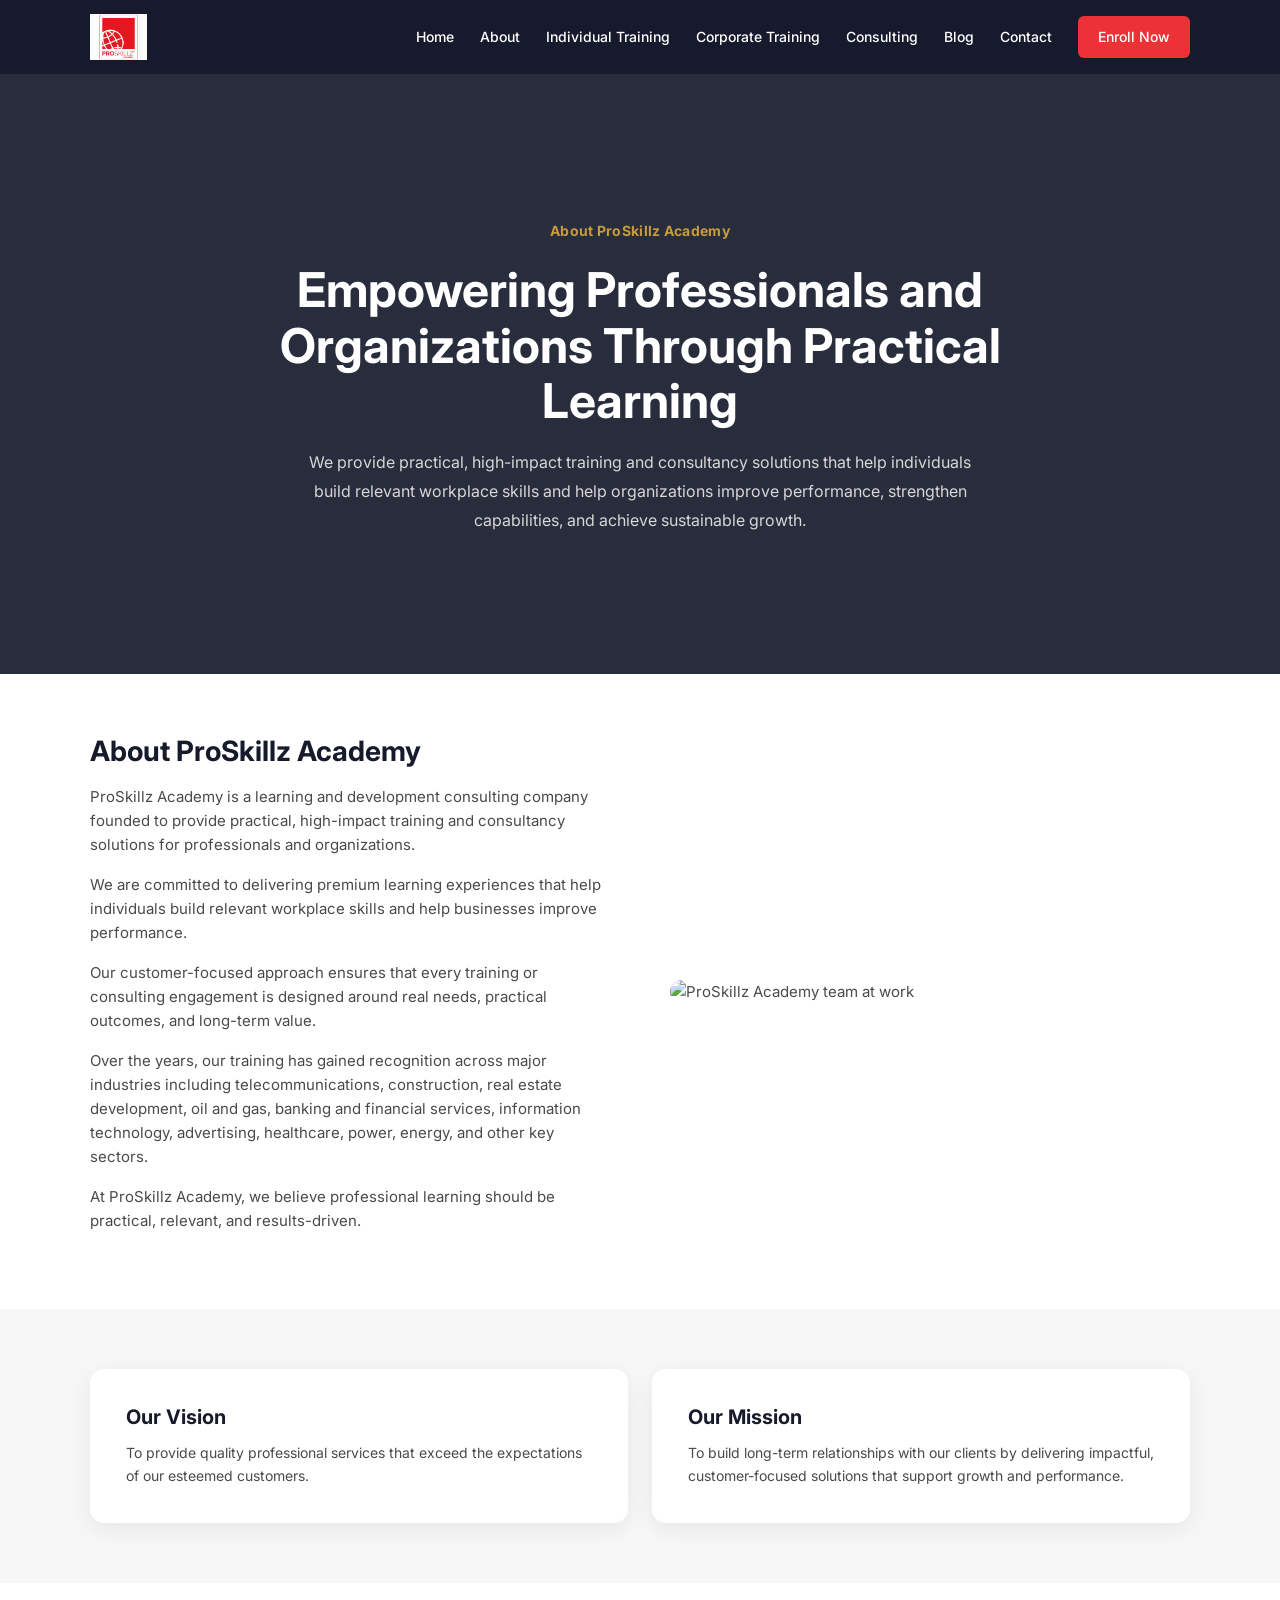
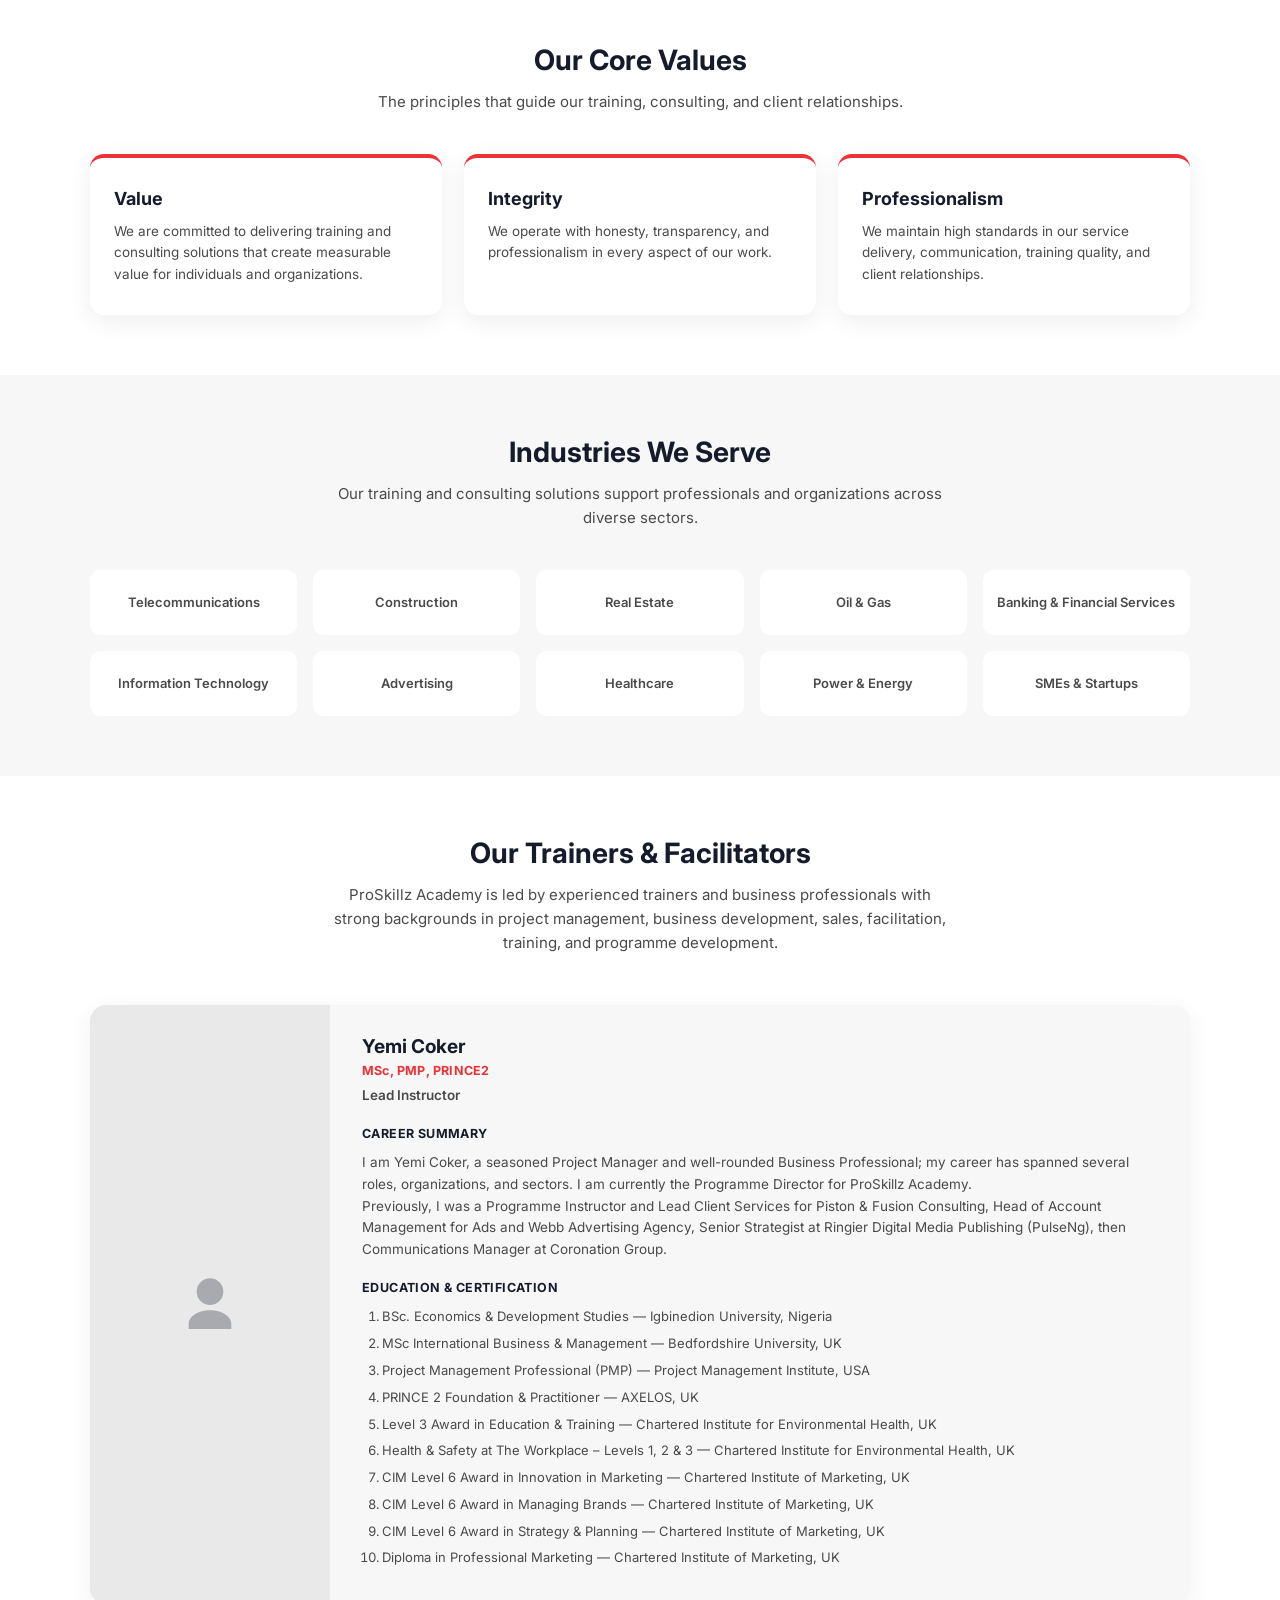
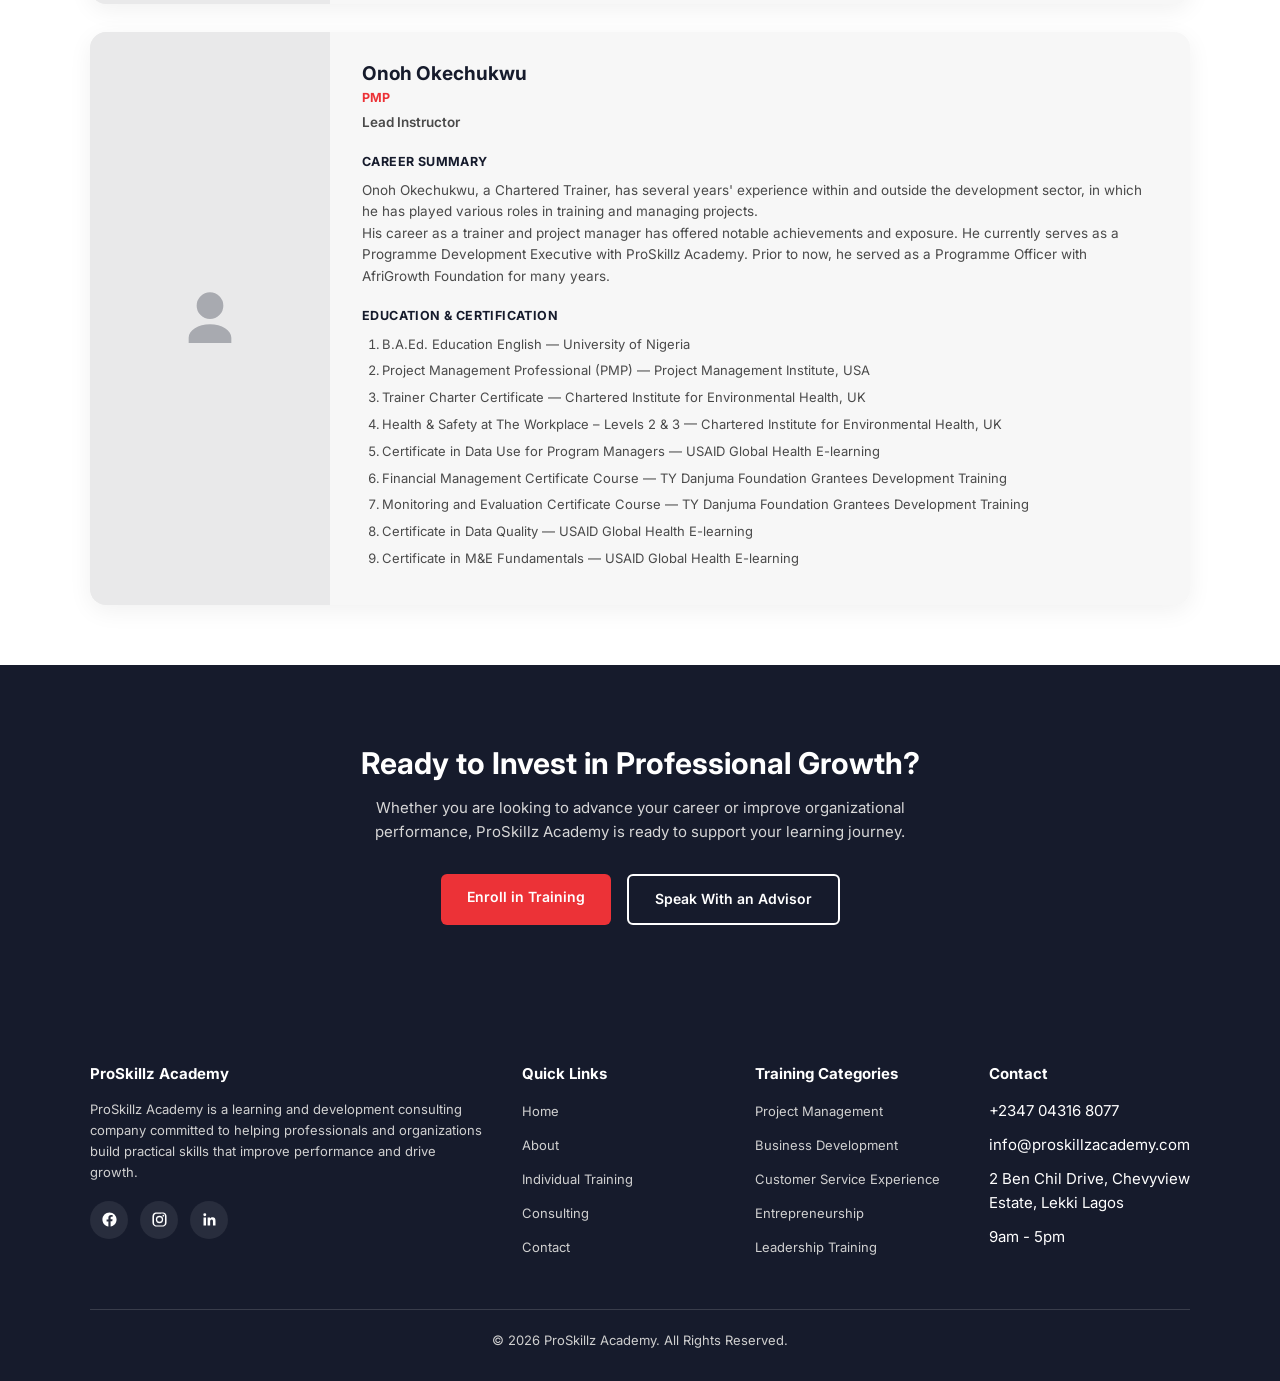
==== about.html @ 8ddf94f0 "Rename 'Training' link to 'Individual Training'" ====
<!DOCTYPE html>
<html lang="en">
<head>
<meta charset="UTF-8">
<meta name="viewport" content="width=device-width, initial-scale=1.0">
<title>About - ProSkillz Academy</title>

<link href="https://fonts.googleapis.com/css2?family=Inter:wght@300;400;500;600;700;800&family=Playfair+Display:wght@600&display=swap" rel="stylesheet">
<style>
  /* =========================================
   TOKENS  (shared with index.html)
========================================= */
:root{
  --red:#EC3237;
  --navy:#161B2C;
  --gold:#C89B3C;
  --light:#F7F7F7;
  --white:#FFFFFF;
  --text:#4A4A4A;
}

*{ margin:0; padding:0; box-sizing:border-box; }

body{
  font-family:'Inter',sans-serif;
  line-height:1.6;
  color:var(--text);
  overflow-x:hidden;
  font-size:15px;
}

.container{
  width:88%;
  max-width:1100px;
  margin:0 auto;
}

section{ padding:60px 0; }

h1,h2,h3,h4{ color:var(--navy); font-weight:700; line-height:1.25; }
p{ margin-bottom:16px; }
a{ text-decoration:none; }

.btn-primary{
  background:var(--red);
  color:#fff;
  padding:12px 26px;
  border-radius:6px;
  display:inline-block;
  font-weight:600;
  font-size:14px;
  transition:.3s;
}
.btn-primary:hover{ transform:translateY(-2px); box-shadow:0 6px 18px rgba(236,50,55,.35); }

.btn-secondary{
  border:2px solid #fff;
  padding:12px 26px;
  border-radius:6px;
  display:inline-block;
  font-weight:600;
  font-size:14px;
  color:#fff;
  transition:.3s;
}
.btn-secondary:hover{ background:rgba(255,255,255,.12); }

.section-title{ font-size:28px; margin-bottom:12px; }
.section-subtitle{ max-width:620px; margin:0 auto; font-size:15px; color:var(--text); }


/* =========================================
   NAVIGATION  (shared with index.html)
========================================= */
.navbar{
  position:fixed; top:0; left:0; width:100%;
  z-index:999;
  background:rgba(22,27,44,.96);
  backdrop-filter:blur(10px);
  padding:14px 0;
}
.nav-wrapper{ display:flex; justify-content:space-between; align-items:center; }
.logo{ font-size:24px; font-weight:800; color:#fff; display:flex; align-items:center; }
.logo span{ color:var(--red); }
.logo img{ height:46px; width:auto; display:block; }
.nav-links{ display:flex; gap:26px; align-items:center; }
.nav-links a{ color:#fff; font-weight:500; font-size:14px; }
.nav-links a:hover{ color:var(--red); }
.nav-cta{ background:var(--red); padding:10px 20px; border-radius:6px; color:#fff !important; font-weight:600; }
.mobile-toggle{ display:none; font-size:26px; color:#fff; cursor:pointer; }


/* =========================================
   PAGE HERO
========================================= */
.page-hero{
  padding:220px 0 140px;
  background:
    linear-gradient(rgba(22,27,44,.92),rgba(22,27,44,.92)),
    url('https://images.unsplash.com/photo-1552664730-d307ca884978?auto=format&fit=crop&w=1800&q=80');
  background-size:cover;
  background-position:center;
  text-align:center;
}
.hero-tag{
  color:var(--gold);
  font-weight:700;
  display:block;
  margin-bottom:20px;
  font-size:14px;
  letter-spacing:.3px;
}
.page-hero h1{
  font-size:48px;
  line-height:1.15;
  color:#fff;
  max-width:900px;
  margin:0 auto 20px;
}
.page-hero p{
  font-size:16px;
  line-height:1.8;
  color:#d7d7d7;
  max-width:700px;
  margin:0 auto;
}


/* =========================================
   COMPANY STORY
========================================= */
.company-story{ background:#fff; }
.story-grid{
  display:grid;
  grid-template-columns:1fr 1fr;
  gap:60px;
  align-items:center;
}
.story-image img{
  width:100%;
  border-radius:16px;
  display:block;
}
.story-content .section-title{ font-size:28px; margin-bottom:16px; }
.story-content p{ font-size:15px; }


/* =========================================
   VISION & MISSION
========================================= */
.mission-section{ background:var(--light); }
.mission-grid{
  display:grid;
  grid-template-columns:repeat(2,1fr);
  gap:24px;
}
.mission-card{
  background:#fff;
  padding:36px;
  border-radius:14px;
  box-shadow:0 6px 24px rgba(0,0,0,.07);
  transition:.3s;
}
.mission-card:hover{ transform:translateY(-6px); box-shadow:0 12px 32px rgba(0,0,0,.1); }
.mission-card h3{ font-size:20px; margin-bottom:12px; }
.mission-card p{ font-size:14px; margin-bottom:0; }


/* =========================================
   CORE VALUES
========================================= */
.values-section{ background:#fff; }
.section-header{ text-align:center; max-width:680px; margin:0 auto 40px; }
.values-grid{
  display:grid;
  grid-template-columns:repeat(3,1fr);
  gap:22px;
}
.value-card{
  background:#fff;
  padding:30px 24px;
  border-radius:14px;
  box-shadow:0 6px 24px rgba(0,0,0,.07);
  border-top:4px solid var(--red);
  transition:.3s;
}
.value-card:hover{ transform:translateY(-6px); box-shadow:0 12px 32px rgba(0,0,0,.1); }
.value-card h3{ font-size:18px; margin-bottom:10px; }
.value-card p{ font-size:13.5px; margin-bottom:0; }


/* =========================================
   INDUSTRIES  (same slider component as index.html)
========================================= */
.industries{ background:var(--light); }
.industry-grid{ display:grid; grid-template-columns:repeat(5,1fr); gap:16px; }
.industry-track{ display:contents; }
.industry-card{
  background:#fff;
  padding:22px 12px;
  text-align:center;
  border-radius:10px;
  font-weight:600;
  font-size:13px;
  transition:.3s;
  cursor:default;
}
.industry-card:hover{ background:var(--navy); color:#fff; transform:translateY(-6px); }
.industry-card-dup{ display:none; }


/* =========================================
   TRAINERS
========================================= */
.team-section{ background:#fff; }
.trainers-grid{
  display:grid;
  grid-template-columns:1fr;
  gap:28px;
  margin-top:50px;
}
.trainer-card{
  background:var(--light);
  border-radius:16px;
  overflow:hidden;
  display:grid;
  grid-template-columns:240px 1fr;
  box-shadow:0 6px 24px rgba(0,0,0,.06);
  transition:.3s;
}
.trainer-card:hover{ box-shadow:0 16px 40px rgba(0,0,0,.1); }
.trainer-photo{
  background:#e9e9ea;
  display:flex;
  align-items:center;
  justify-content:center;
  min-height:100%;
}
.trainer-photo svg{ width:64px; height:64px; color:var(--navy); opacity:.3; }
.trainer-info{ padding:30px 32px; }
.trainer-info h3{ font-size:19px; margin-bottom:2px; }
.trainer-credentials{
  display:block;
  font-size:12.5px;
  font-weight:700;
  color:var(--red);
  letter-spacing:.2px;
  margin-bottom:4px;
}
.trainer-role{ font-size:13.5px; color:var(--text); font-weight:600; margin-bottom:16px; }
.trainer-label{
  font-size:12.5px;
  font-weight:700;
  color:var(--navy);
  text-transform:uppercase;
  letter-spacing:.4px;
  margin:18px 0 8px;
}
.trainer-info p{ font-size:13.5px; margin-bottom:0; }
.trainer-info ol{ margin:0; padding-left:20px; font-size:13px; color:var(--text); }
.trainer-info ol li{ margin-bottom:6px; }


/* =========================================
   CTA
========================================= */
.about-cta{ padding:80px 0; background:var(--navy); text-align:center; }
.about-cta h2{ font-size:30px; color:#fff; margin-bottom:14px; }
.about-cta p{ font-size:15px; color:#d7d7d7; max-width:620px; margin:0 auto 30px; }
.cta-buttons{ display:flex; justify-content:center; gap:16px; flex-wrap:wrap; }
.btn-secondary-dark{
  border:2px solid #fff;
  padding:12px 26px;
  border-radius:6px;
  color:#fff;
  display:inline-block;
  font-weight:600;
  font-size:14px;
  transition:.3s;
}
.btn-secondary-dark:hover{ background:rgba(255,255,255,.12); }


/* =========================================
   FOOTER  (shared with index.html)
========================================= */
/* =========================================
   SOCIAL ICONS  (shared — footer, and used
   directly on the contact page)
========================================= */
.social-links{ display:flex; gap:12px; }
.social-links.center{ justify-content:center; margin-top:24px; }
.social-links a{
  width:38px; height:38px;
  border-radius:50%;
  background:var(--light);
  color:var(--navy);
  display:flex; align-items:center; justify-content:center;
  transition:.3s;
}
.social-links a:hover{ background:var(--red); color:#fff; transform:translateY(-4px); }
.social-links svg{ width:17px; height:17px; fill:currentColor; }
.footer .social-links a{ background:rgba(255,255,255,.08); color:#fff; }
.footer .social-links a:hover{ background:var(--red); }
.footer .social-links{ margin-top:18px; }


.footer{ background:var(--navy); padding:60px 0 30px; color:#fff; }
.footer-grid{ display:grid; grid-template-columns:2fr 1fr 1fr 1fr; gap:36px; margin-bottom:40px; }
.footer h4{ color:#fff; margin-bottom:16px; font-size:15px; }
.footer p{ color:#d0d0d0; font-size:13px; }
.footer ul{ list-style:none; padding:0; }
.footer ul li{ margin-bottom:10px; }
.footer ul li a{ color:#d0d0d0; font-size:13px; }
.footer ul li a:hover{ color:var(--red); }
.footer-bottom{ border-top:1px solid rgba(255,255,255,.15); padding-top:20px; text-align:center; color:#cfcfcf; font-size:13px; }


/* =========================================
   MOBILE MENU  (shared with index.html) —
   slides in from the right, same side as
   the hamburger toggle
========================================= */
.mobile-menu{
  position:fixed; top:0; right:-280px; width:280px; height:100%;
  background:var(--navy); z-index:1000; padding:44px 26px; transition:.4s;
}
.mobile-menu.active{ right:0; }
.mobile-menu a{ display:block; color:#fff; padding:13px 0; border-bottom:1px solid rgba(255,255,255,.08); font-size:14px; transition:.2s; }
.mobile-menu a:hover{ color:var(--red); padding-left:6px; }
.mobile-close{ font-size:26px; color:#fff; margin-bottom:20px; cursor:pointer; }


/* =========================================
   ANIMATION  (shared with index.html)
========================================= */
.fade-up{ opacity:0; transform:translateY(30px); transition:.7s; }
.fade-up.show{ opacity:1; transform:translateY(0); }

@keyframes industry-slide{
  from{ transform:translateX(0); }
  to{ transform:translateX(-50%); }
}


/* =========================================
   RESPONSIVE — 991px
========================================= */
@media(max-width:991px){
  .page-hero{ padding:160px 0 90px; }
  .page-hero h1{ font-size:34px; }
  .page-hero p{ font-size:15px; }

  .story-grid{ grid-template-columns:1fr; gap:36px; }
  .mission-grid{ grid-template-columns:1fr; }
  .trainer-card{ grid-template-columns:1fr; }
  .trainer-photo{ min-height:200px; }
  .values-grid{ grid-template-columns:repeat(2,1fr); }

  /* Industries: same small-screen slider behaviour as index.html */
  .industry-grid{
    display:block;
    overflow:hidden;
    grid-template-columns:none;
    -webkit-mask-image:linear-gradient(90deg,transparent,#000 6%,#000 94%,transparent);
    mask-image:linear-gradient(90deg,transparent,#000 6%,#000 94%,transparent);
  }
  .industry-track{
    display:flex;
    gap:16px;
    width:max-content;
    animation:industry-slide 22s linear infinite;
  }
  .industry-track:hover{ animation-play-state:paused; }
  .industry-card{ flex:0 0 auto; width:150px; }
  .industry-card-dup{ display:block; }

  .nav-links{ display:none; }
  .mobile-toggle{ display:block; }
  .section-title{ font-size:24px; }
}


/* =========================================
   RESPONSIVE — 600px
========================================= */
@media(max-width:600px){
  .container{ width:92%; }
  section{ padding:44px 0; }

  .page-hero{ padding:140px 0 70px; }
  .page-hero h1{ font-size:26px; }

  .values-grid{ grid-template-columns:1fr; }
  .industry-card{ width:130px; }

  .section-title{ font-size:22px; }

  .about-cta h2{ font-size:24px; }
  .cta-buttons{ flex-direction:column; align-items:center; gap:12px; }
  .cta-buttons .btn-primary,
  .cta-buttons .btn-secondary-dark{ width:100%; max-width:280px; text-align:center; }

  .footer-grid{ grid-template-columns:1fr; }
}

</style>
</head>
<body>


<!-- NAVBAR -->
<header class="navbar">
  <div class="container nav-wrapper">
    <div class="logo">
      <img src="image/pro.png" alt="ProSkillz Academy logo">
    </div>
    <nav class="nav-links">
      <a href="index.html">Home</a>
      <a href="about.html">About</a>
      <a href="training.html">Individual Training</a>
      <a href="corporate.html">Corporate Training</a>
      <a href="consulting.html">Consulting</a>
      <a href="blog.html">Blog</a>
      <a href="contact.html">Contact</a>
      <a href="enroll.html" class="nav-cta">Enroll Now</a>
    </nav>
    <div class="mobile-toggle">☰</div>
  </div>
</header>


<!-- ==========================
ABOUT PAGE HERO
=========================== -->
<section class="page-hero">
  <div class="container">
    <div class="page-hero-content">
      <span class="hero-tag">About ProSkillz Academy</span>
      <h1>Empowering Professionals and Organizations Through Practical Learning</h1>
      <p>We provide practical, high-impact training and consultancy solutions that help individuals build relevant workplace skills and help organizations improve performance, strengthen capabilities, and achieve sustainable growth.</p>
    </div>
  </div>
</section>


<!-- COMPANY STORY -->
<section class="company-story fade-up">
  <div class="container">
    <div class="story-grid">

      <div class="story-content">
        <h2 class="section-title">About ProSkillz Academy</h2>
        <p>ProSkillz Academy is a learning and development consulting company founded to provide practical, high-impact training and consultancy solutions for professionals and organizations.</p>
        <p>We are committed to delivering premium learning experiences that help individuals build relevant workplace skills and help businesses improve performance.</p>
        <p>Our customer-focused approach ensures that every training or consulting engagement is designed around real needs, practical outcomes, and long-term value.</p>
        <p>Over the years, our training has gained recognition across major industries including telecommunications, construction, real estate development, oil and gas, banking and financial services, information technology, advertising, healthcare, power, energy, and other key sectors.</p>
        <p>At ProSkillz Academy, we believe professional learning should be practical, relevant, and results-driven.</p>
      </div>

      <div class="story-image">
        <img src="https://images.unsplash.com/photo-1521737604893-d14cc237f11d?auto=format&fit=crop&w=1200&q=80" alt="ProSkillz Academy team at work">
      </div>

    </div>
  </div>
</section>


<!-- VISION & MISSION -->
<section class="mission-section fade-up">
  <div class="container">
    <div class="mission-grid">

      <div class="mission-card">
        <h3>Our Vision</h3>
        <p>To provide quality professional services that exceed the expectations of our esteemed customers.</p>
      </div>

      <div class="mission-card">
        <h3>Our Mission</h3>
        <p>To build long-term relationships with our clients by delivering impactful, customer-focused solutions that support growth and performance.</p>
      </div>

    </div>
  </div>
</section>


<!-- CORE VALUES -->
<section class="values-section">
  <div class="container">
    <div class="section-header">
      <h2 class="section-title">Our Core Values</h2>
      <p class="section-subtitle">The principles that guide our training, consulting, and client relationships.</p>
    </div>

    <div class="values-grid">
      <div class="value-card">
        <h3>Value</h3>
        <p>We are committed to delivering training and consulting solutions that create measurable value for individuals and organizations.</p>
      </div>
      <div class="value-card">
        <h3>Integrity</h3>
        <p>We operate with honesty, transparency, and professionalism in every aspect of our work.</p>
      </div>
      <div class="value-card">
        <h3>Professionalism</h3>
        <p>We maintain high standards in our service delivery, communication, training quality, and client relationships.</p>
      </div>
    </div>
  </div>
</section>


<!-- INDUSTRIES -->
<section class="industries">
  <div class="container">
    <div class="section-header">
      <h2 class="section-title">Industries We Serve</h2>
      <p class="section-subtitle">Our training and consulting solutions support professionals and organizations across diverse sectors.</p>
    </div>

    <div class="industry-grid">
      <div class="industry-track">
        <div class="industry-card">Telecommunications</div>
        <div class="industry-card">Construction</div>
        <div class="industry-card">Real Estate</div>
        <div class="industry-card">Oil & Gas</div>
        <div class="industry-card">Banking & Financial Services</div>
        <div class="industry-card">Information Technology</div>
        <div class="industry-card">Advertising</div>
        <div class="industry-card">Healthcare</div>
        <div class="industry-card">Power & Energy</div>
        <div class="industry-card">SMEs & Startups</div>
        <!-- duplicate set: only shown/used on small screens, for a seamless loop -->
        <div class="industry-card industry-card-dup" aria-hidden="true">Telecommunications</div>
        <div class="industry-card industry-card-dup" aria-hidden="true">Construction</div>
        <div class="industry-card industry-card-dup" aria-hidden="true">Real Estate</div>
        <div class="industry-card industry-card-dup" aria-hidden="true">Oil & Gas</div>
        <div class="industry-card industry-card-dup" aria-hidden="true">Banking & Financial Services</div>
        <div class="industry-card industry-card-dup" aria-hidden="true">Information Technology</div>
        <div class="industry-card industry-card-dup" aria-hidden="true">Advertising</div>
        <div class="industry-card industry-card-dup" aria-hidden="true">Healthcare</div>
        <div class="industry-card industry-card-dup" aria-hidden="true">Power & Energy</div>
        <div class="industry-card industry-card-dup" aria-hidden="true">SMEs & Startups</div>
      </div>
    </div>
  </div>
</section>


<!-- TRAINERS -->
<section class="team-section">
  <div class="container">
    <div class="section-header">
      <h2 class="section-title">Our Trainers & Facilitators</h2>
      <p class="section-subtitle">ProSkillz Academy is led by experienced trainers and business professionals with strong backgrounds in project management, business development, sales, facilitation, training, and programme development.</p>
    </div>

    <div class="trainers-grid">

      <!-- Lead Instructor 1 -->
      <div class="trainer-card">
        <div class="trainer-photo">
          <!-- photo goes here -->
          <svg viewBox="0 0 24 24" fill="currentColor"><path d="M12 12a5 5 0 1 0 0-10 5 5 0 0 0 0 10Zm0 2c-4.42 0-8 2.24-8 5v2h16v-2c0-2.76-3.58-5-8-5Z"/></svg>
        </div>
        <div class="trainer-info">
          <h3>Yemi Coker</h3>
          <span class="trainer-credentials">MSc, PMP, PRINCE2</span>
          <div class="trainer-role">Lead Instructor</div>

          <div class="trainer-label">Career Summary</div>
          <p>I am Yemi Coker, a seasoned Project Manager and well-rounded Business Professional; my career has spanned several roles, organizations, and sectors. I am currently the Programme Director for ProSkillz Academy.</p>
          <p>Previously, I was a Programme Instructor and Lead Client Services for Piston & Fusion Consulting, Head of Account Management for Ads and Webb Advertising Agency, Senior Strategist at Ringier Digital Media Publishing (PulseNg), then Communications Manager at Coronation Group.</p>

          <div class="trainer-label">Education & Certification</div>
          <ol>
            <li>BSc. Economics & Development Studies — Igbinedion University, Nigeria</li>
            <li>MSc International Business & Management — Bedfordshire University, UK</li>
            <li>Project Management Professional (PMP) — Project Management Institute, USA</li>
            <li>PRINCE 2 Foundation & Practitioner — AXELOS, UK</li>
            <li>Level 3 Award in Education & Training — Chartered Institute for Environmental Health, UK</li>
            <li>Health & Safety at The Workplace – Levels 1, 2 & 3 — Chartered Institute for Environmental Health, UK</li>
            <li>CIM Level 6 Award in Innovation in Marketing — Chartered Institute of Marketing, UK</li>
            <li>CIM Level 6 Award in Managing Brands — Chartered Institute of Marketing, UK</li>
            <li>CIM Level 6 Award in Strategy & Planning — Chartered Institute of Marketing, UK</li>
            <li>Diploma in Professional Marketing — Chartered Institute of Marketing, UK</li>
          </ol>
        </div>
      </div>

      <!-- Lead Instructor 2 -->
      <div class="trainer-card">
        <div class="trainer-photo">
          <!-- photo goes here -->
          <svg viewBox="0 0 24 24" fill="currentColor"><path d="M12 12a5 5 0 1 0 0-10 5 5 0 0 0 0 10Zm0 2c-4.42 0-8 2.24-8 5v2h16v-2c0-2.76-3.58-5-8-5Z"/></svg>
        </div>
        <div class="trainer-info">
          <h3>Onoh Okechukwu</h3>
          <span class="trainer-credentials">PMP</span>
          <div class="trainer-role">Lead Instructor</div>

          <div class="trainer-label">Career Summary</div>
          <p>Onoh Okechukwu, a Chartered Trainer, has several years' experience within and outside the development sector, in which he has played various roles in training and managing projects.</p>
          <p>His career as a trainer and project manager has offered notable achievements and exposure. He currently serves as a Programme Development Executive with ProSkillz Academy. Prior to now, he served as a Programme Officer with AfriGrowth Foundation for many years.</p>

          <div class="trainer-label">Education & Certification</div>
          <ol>
            <li>B.A.Ed. Education English — University of Nigeria</li>
            <li>Project Management Professional (PMP) — Project Management Institute, USA</li>
            <li>Trainer Charter Certificate — Chartered Institute for Environmental Health, UK</li>
            <li>Health & Safety at The Workplace – Levels 2 & 3 — Chartered Institute for Environmental Health, UK</li>
            <li>Certificate in Data Use for Program Managers — USAID Global Health E-learning</li>
            <li>Financial Management Certificate Course — TY Danjuma Foundation Grantees Development Training</li>
            <li>Monitoring and Evaluation Certificate Course — TY Danjuma Foundation Grantees Development Training</li>
            <li>Certificate in Data Quality — USAID Global Health E-learning</li>
            <li>Certificate in M&E Fundamentals — USAID Global Health E-learning</li>
          </ol>
        </div>
      </div>

    </div>
  </div>
</section>


<!-- CTA -->
<section class="about-cta fade-up">
  <div class="container">
    <h2>Ready to Invest in Professional Growth?</h2>
    <p>Whether you are looking to advance your career or improve organizational performance, ProSkillz Academy is ready to support your learning journey.</p>
    <div class="cta-buttons">
      <a href="enroll.html" class="btn-primary">Enroll in Training</a>
      <a href="contact.html" class="btn-secondary-dark">Speak With an Advisor</a>
    </div>
  </div>
</section>


<!-- FOOTER -->
<footer class="footer">
  <div class="container">
    <div class="footer-grid">
      <div>
        <h4>ProSkillz Academy</h4>
        <p>ProSkillz Academy is a learning and development consulting company committed to helping professionals and organizations build practical skills that improve performance and drive growth.</p>
        <div class="social-links">
          <a href="https://www.facebook.com/proskillzacademy" target="_blank" rel="noopener" aria-label="Facebook">
            <svg viewBox="0 0 24 24"><path d="M22 12.06C22 6.51 17.52 2 12 2S2 6.51 2 12.06c0 5 3.66 9.14 8.44 9.94v-7.03H7.9v-2.91h2.54V9.41c0-2.51 1.49-3.89 3.77-3.89 1.09 0 2.23.2 2.23.2v2.46h-1.26c-1.24 0-1.63.78-1.63 1.57v1.88h2.78l-.44 2.91h-2.34V22c4.78-.8 8.44-4.94 8.44-9.94Z"/></svg>
          </a>
          <a href="https://www.instagram.com/proskillzacademy?utm_source=qr" target="_blank" rel="noopener" aria-label="Instagram">
            <svg viewBox="0 0 24 24"><path d="M12 2c2.72 0 3.06.01 4.12.06 1.06.05 1.79.22 2.43.47.66.26 1.22.6 1.76 1.14.54.54.88 1.1 1.14 1.76.25.64.42 1.37.47 2.43.05 1.06.06 1.4.06 4.12s-.01 3.06-.06 4.12c-.05 1.06-.22 1.79-.47 2.43a4.9 4.9 0 0 1-1.14 1.76 4.9 4.9 0 0 1-1.76 1.14c-.64.25-1.37.42-2.43.47-1.06.05-1.4.06-4.12.06s-3.06-.01-4.12-.06c-1.06-.05-1.79-.22-2.43-.47a4.9 4.9 0 0 1-1.76-1.14 4.9 4.9 0 0 1-1.14-1.76c-.25-.64-.42-1.37-.47-2.43C2.01 15.06 2 14.72 2 12s.01-3.06.06-4.12c.05-1.06.22-1.79.47-2.43.26-.66.6-1.22 1.14-1.76a4.9 4.9 0 0 1 1.76-1.14c.64-.25 1.37-.42 2.43-.47C8.94 2.01 9.28 2 12 2Zm0 1.8c-2.67 0-2.99.01-4.04.06-.87.04-1.34.18-1.65.3-.42.16-.72.36-1.03.67-.31.31-.5.61-.67 1.03-.12.31-.26.78-.3 1.65C4.26 8.31 4.25 8.63 4.25 12s.01 3.69.06 4.74c.04.87.18 1.34.3 1.65.16.42.36.72.67 1.03.31.31.61.5 1.03.67.31.12.78.26 1.65.3 1.05.05 1.37.06 4.04.06s2.99-.01 4.04-.06c.87-.04 1.34-.18 1.65-.3.42-.16.72-.36 1.03-.67.31-.31.5-.61.67-1.03.12-.31.26-.78.3-1.65.05-1.05.06-1.37.06-4.74s-.01-3.69-.06-4.74c-.04-.87-.18-1.34-.3-1.65a2.7 2.7 0 0 0-.67-1.03 2.7 2.7 0 0 0-1.03-.67c-.31-.12-.78-.26-1.65-.3C14.99 3.81 14.67 3.8 12 3.8Zm0 3.05a5.15 5.15 0 1 1 0 10.3 5.15 5.15 0 0 1 0-10.3Zm0 1.8a3.35 3.35 0 1 0 0 6.7 3.35 3.35 0 0 0 0-6.7Zm5.4-3.2a1.2 1.2 0 1 1 0 2.4 1.2 1.2 0 0 1 0-2.4Z"/></svg>
          </a>
          <a href="https://www.linkedin.com/company/proskillz-academy/" target="_blank" rel="noopener" aria-label="LinkedIn">
            <svg viewBox="0 0 24 24"><path d="M20.45 20.45h-3.55v-5.57c0-1.33-.02-3.03-1.85-3.03-1.85 0-2.14 1.44-2.14 2.94v5.66H9.36V9h3.41v1.56h.05c.48-.9 1.64-1.85 3.38-1.85 3.6 0 4.27 2.37 4.27 5.46v6.28ZM5.34 7.43a2.06 2.06 0 1 1 0-4.12 2.06 2.06 0 0 1 0 4.12ZM3.56 20.45h3.56V9H3.56v11.45Z"/></svg>
          </a>
        </div>
      </div>
      <div>
        <h4>Quick Links</h4>
        <ul>
          <li><a href="index.html">Home</a></li>
          <li><a href="about.html">About</a></li>
          <li><a href="training.html">Individual Training</a></li>
          <li><a href="consulting.html">Consulting</a></li>
          <li><a href="contact.html">Contact</a></li>
        </ul>
      </div>
      <div>
        <h4>Training Categories</h4>
        <ul>
          <li><a href="#">Project Management</a></li>
          <li><a href="#">Business Development</a></li>
          <li><a href="#">Customer Service Experience</a></li>
          <li><a href="#">Entrepreneurship</a></li>
          <li><a href="#">Leadership Training</a></li>
        </ul>
      </div>
      <div>
        <h4>Contact</h4>
        <ul>
          <li>+2347 04316 8077</li>
          <li>info@proskillzacademy.com</li>
          <li>2 Ben Chil Drive, Chevyview Estate, Lekki Lagos</li>
          <li>9am - 5pm</li>
        </ul>
      </div>
    </div>
    <div class="footer-bottom">
      © 2026 ProSkillz Academy. All Rights Reserved.
    </div>
  </div>
</footer>


<!-- MOBILE MENU -->
<div class="mobile-menu" id="mobileMenu">
  <div class="mobile-close" id="closeMenu">✕</div>
  <a href="index.html">Home</a>
  <a href="about.html">About</a>
  <a href="training.html">Individual Training</a>
  <a href="corporate.html">Corporate Training</a>
  <a href="consulting.html">Consulting</a>
  <a href="blog.html">Blog</a>
  <a href="contact.html">Contact</a>
</div>

<script>
  // Mobile menu
const toggle = document.querySelector('.mobile-toggle');
const menu   = document.getElementById('mobileMenu');
const close  = document.getElementById('closeMenu');

if(toggle) toggle.addEventListener('click', () => menu.classList.add('active'));
if(close)  close.addEventListener('click',  () => menu.classList.remove('active'));
if(menu){
  menu.querySelectorAll('a').forEach(link => {
    link.addEventListener('click', () => menu.classList.remove('active'));
  });
}

// Scroll fade-up
const faders = document.querySelectorAll('.fade-up');
const observer = new IntersectionObserver((entries) => {
  entries.forEach(e => { if(e.isIntersecting) e.target.classList.add('show'); });
}, { threshold: 0.15 });
faders.forEach(el => observer.observe(el));
</script>
</body>
</html>
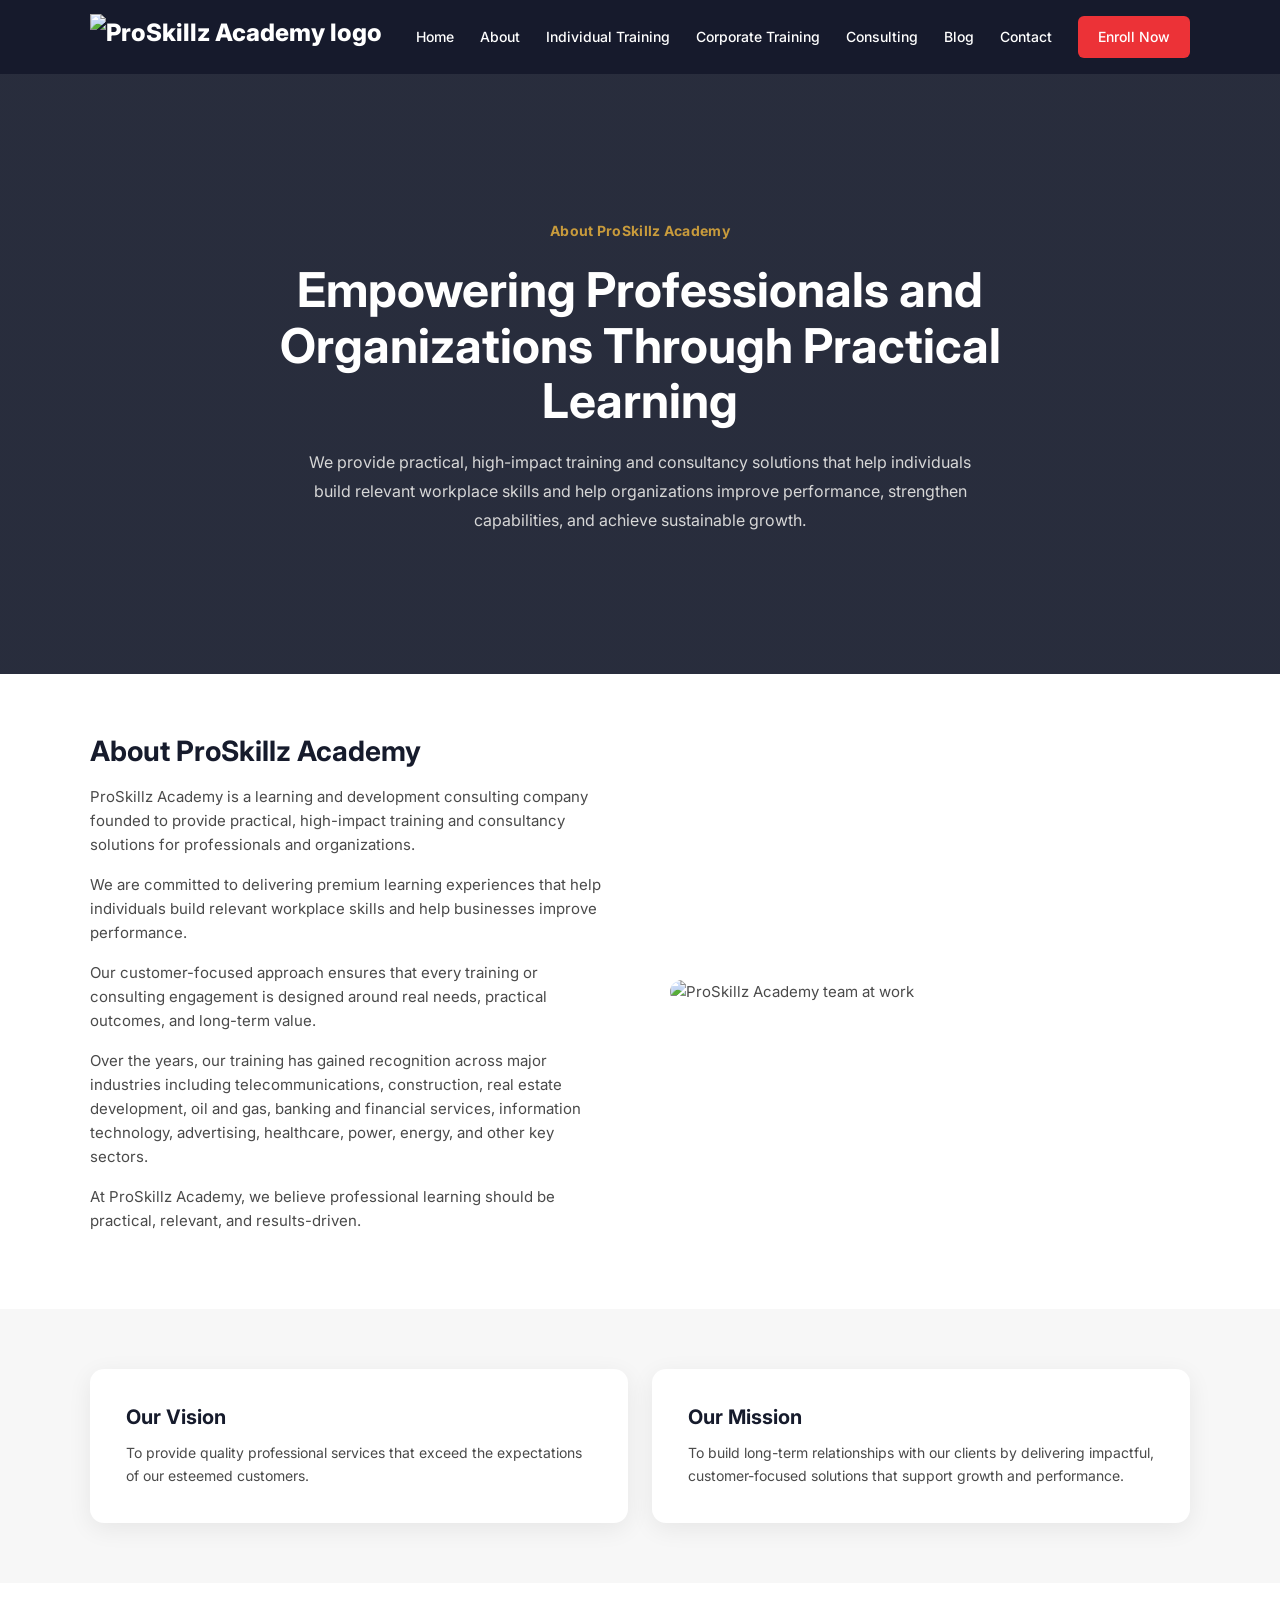
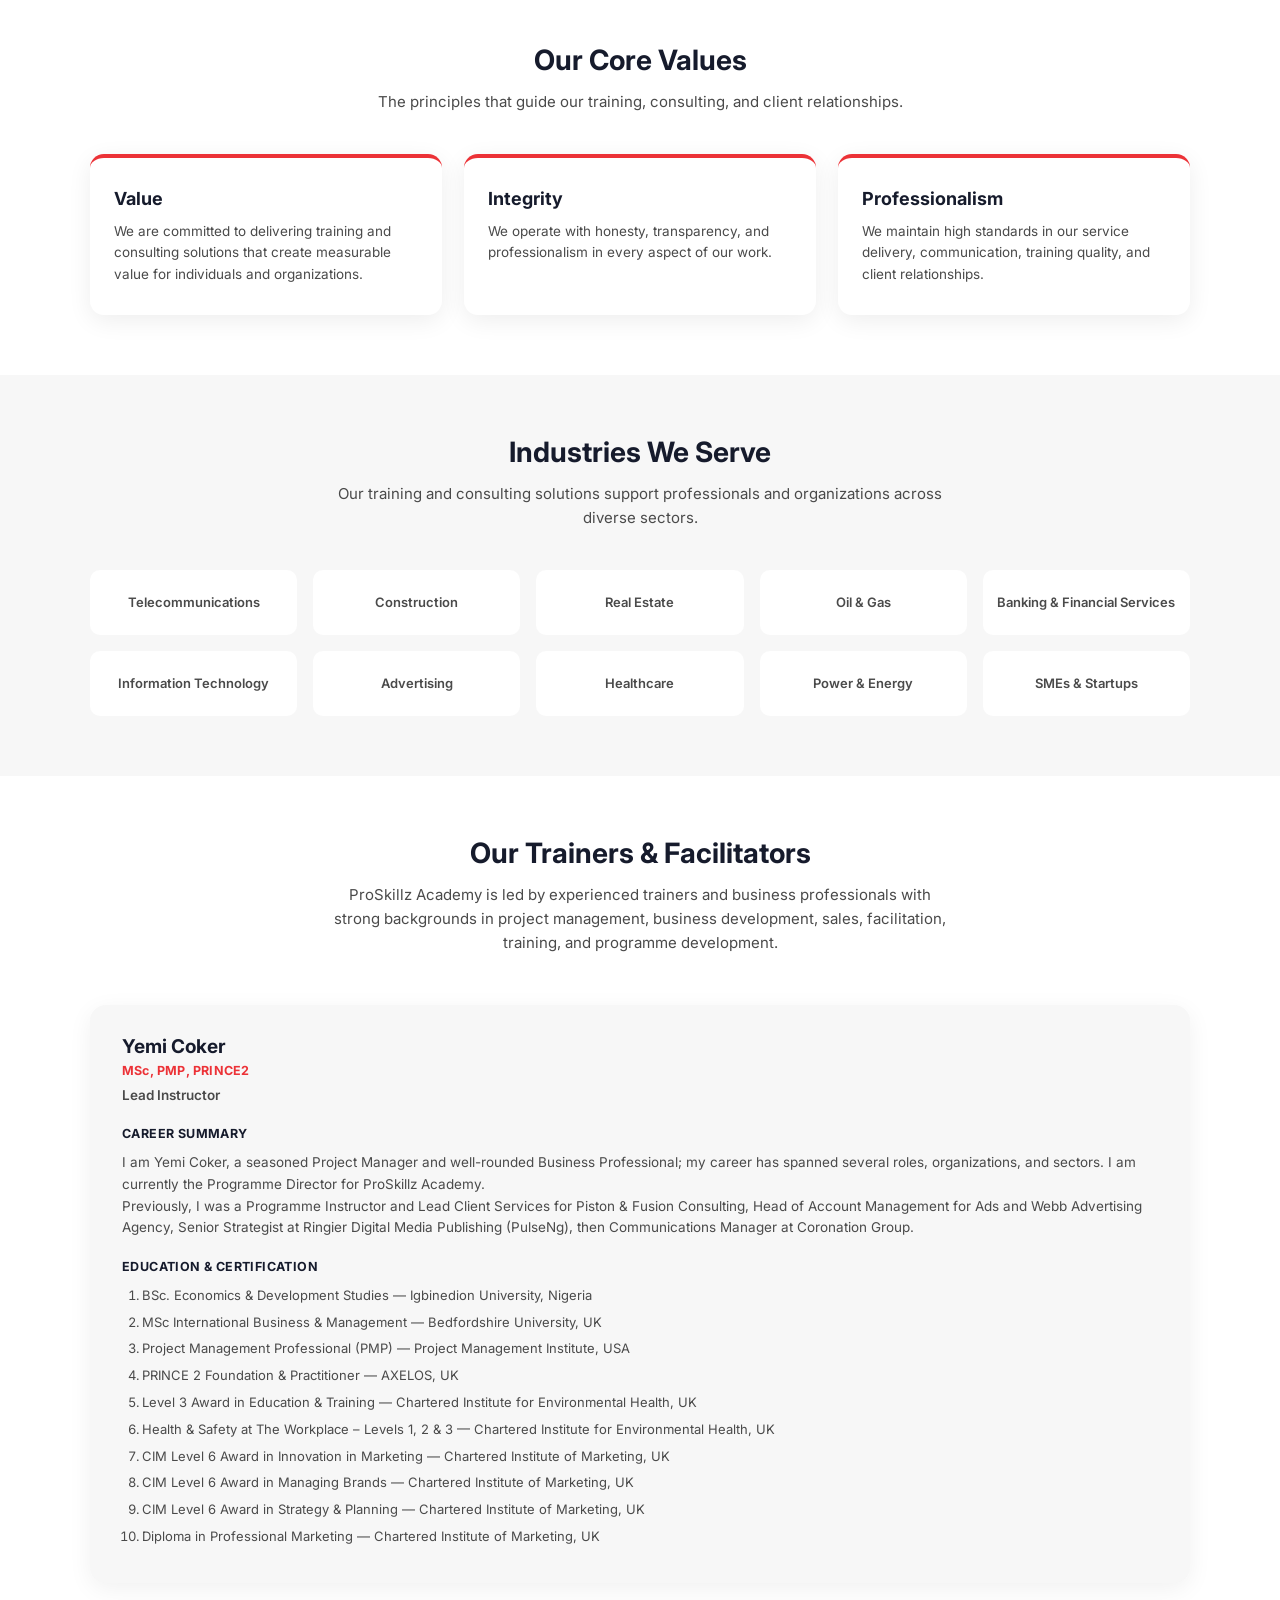
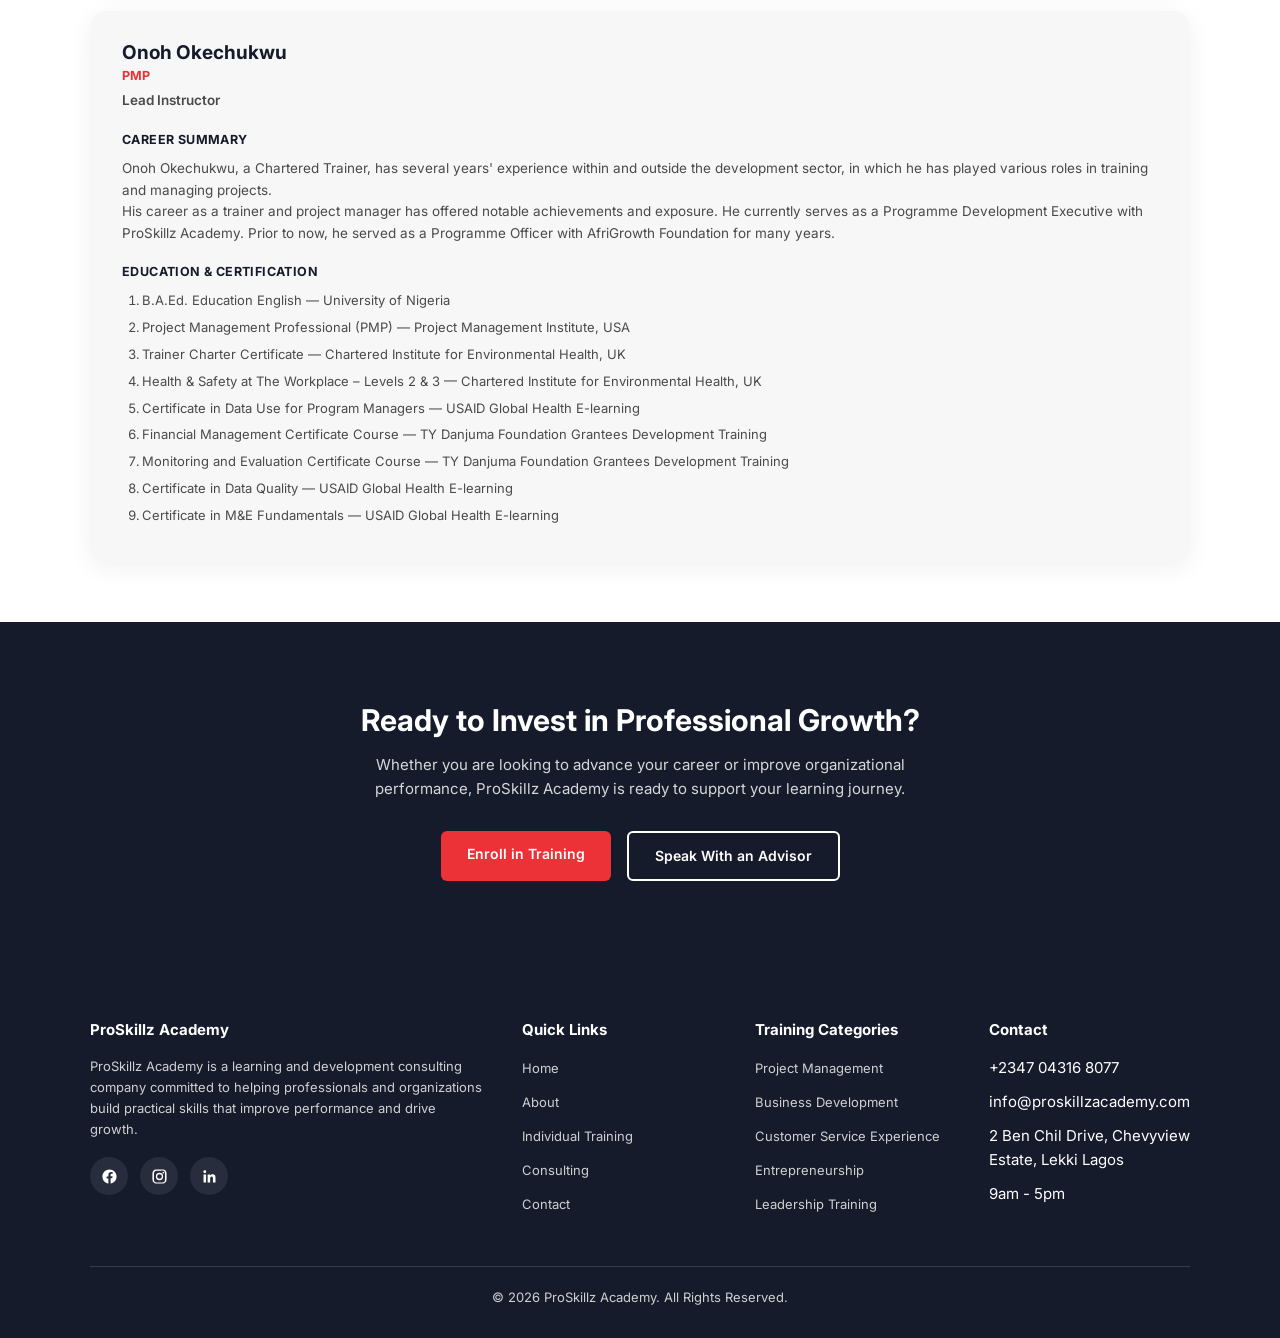
==== commit f0639f95: "Refactor trainer card layout and update logo Removed trainer photo sections and updated logo image." ====
--- a/about.html
+++ b/about.html
@@ -223,20 +223,10 @@
   background:var(--light);
   border-radius:16px;
   overflow:hidden;
-  display:grid;
-  grid-template-columns:240px 1fr;
   box-shadow:0 6px 24px rgba(0,0,0,.06);
   transition:.3s;
 }
 .trainer-card:hover{ box-shadow:0 16px 40px rgba(0,0,0,.1); }
-.trainer-photo{
-  background:#e9e9ea;
-  display:flex;
-  align-items:center;
-  justify-content:center;
-  min-height:100%;
-}
-.trainer-photo svg{ width:64px; height:64px; color:var(--navy); opacity:.3; }
 .trainer-info{ padding:30px 32px; }
 .trainer-info h3{ font-size:19px; margin-bottom:2px; }
 .trainer-credentials{
@@ -353,8 +343,6 @@
 
   .story-grid{ grid-template-columns:1fr; gap:36px; }
   .mission-grid{ grid-template-columns:1fr; }
-  .trainer-card{ grid-template-columns:1fr; }
-  .trainer-photo{ min-height:200px; }
   .values-grid{ grid-template-columns:repeat(2,1fr); }
 
   /* Industries: same small-screen slider behaviour as index.html */
@@ -413,7 +401,7 @@
 <header class="navbar">
   <div class="container nav-wrapper">
     <div class="logo">
-      <img src="image/pro.png" alt="ProSkillz Academy logo">
+      <img src="assets/logo.png" alt="ProSkillz Academy logo">
     </div>
     <nav class="nav-links">
       <a href="index.html">Home</a>
@@ -562,10 +550,6 @@
 
       <!-- Lead Instructor 1 -->
       <div class="trainer-card">
-        <div class="trainer-photo">
-          <!-- photo goes here -->
-          <svg viewBox="0 0 24 24" fill="currentColor"><path d="M12 12a5 5 0 1 0 0-10 5 5 0 0 0 0 10Zm0 2c-4.42 0-8 2.24-8 5v2h16v-2c0-2.76-3.58-5-8-5Z"/></svg>
-        </div>
         <div class="trainer-info">
           <h3>Yemi Coker</h3>
           <span class="trainer-credentials">MSc, PMP, PRINCE2</span>
@@ -593,10 +577,6 @@
 
       <!-- Lead Instructor 2 -->
       <div class="trainer-card">
-        <div class="trainer-photo">
-          <!-- photo goes here -->
-          <svg viewBox="0 0 24 24" fill="currentColor"><path d="M12 12a5 5 0 1 0 0-10 5 5 0 0 0 0 10Zm0 2c-4.42 0-8 2.24-8 5v2h16v-2c0-2.76-3.58-5-8-5Z"/></svg>
-        </div>
         <div class="trainer-info">
           <h3>Onoh Okechukwu</h3>
           <span class="trainer-credentials">PMP</span>
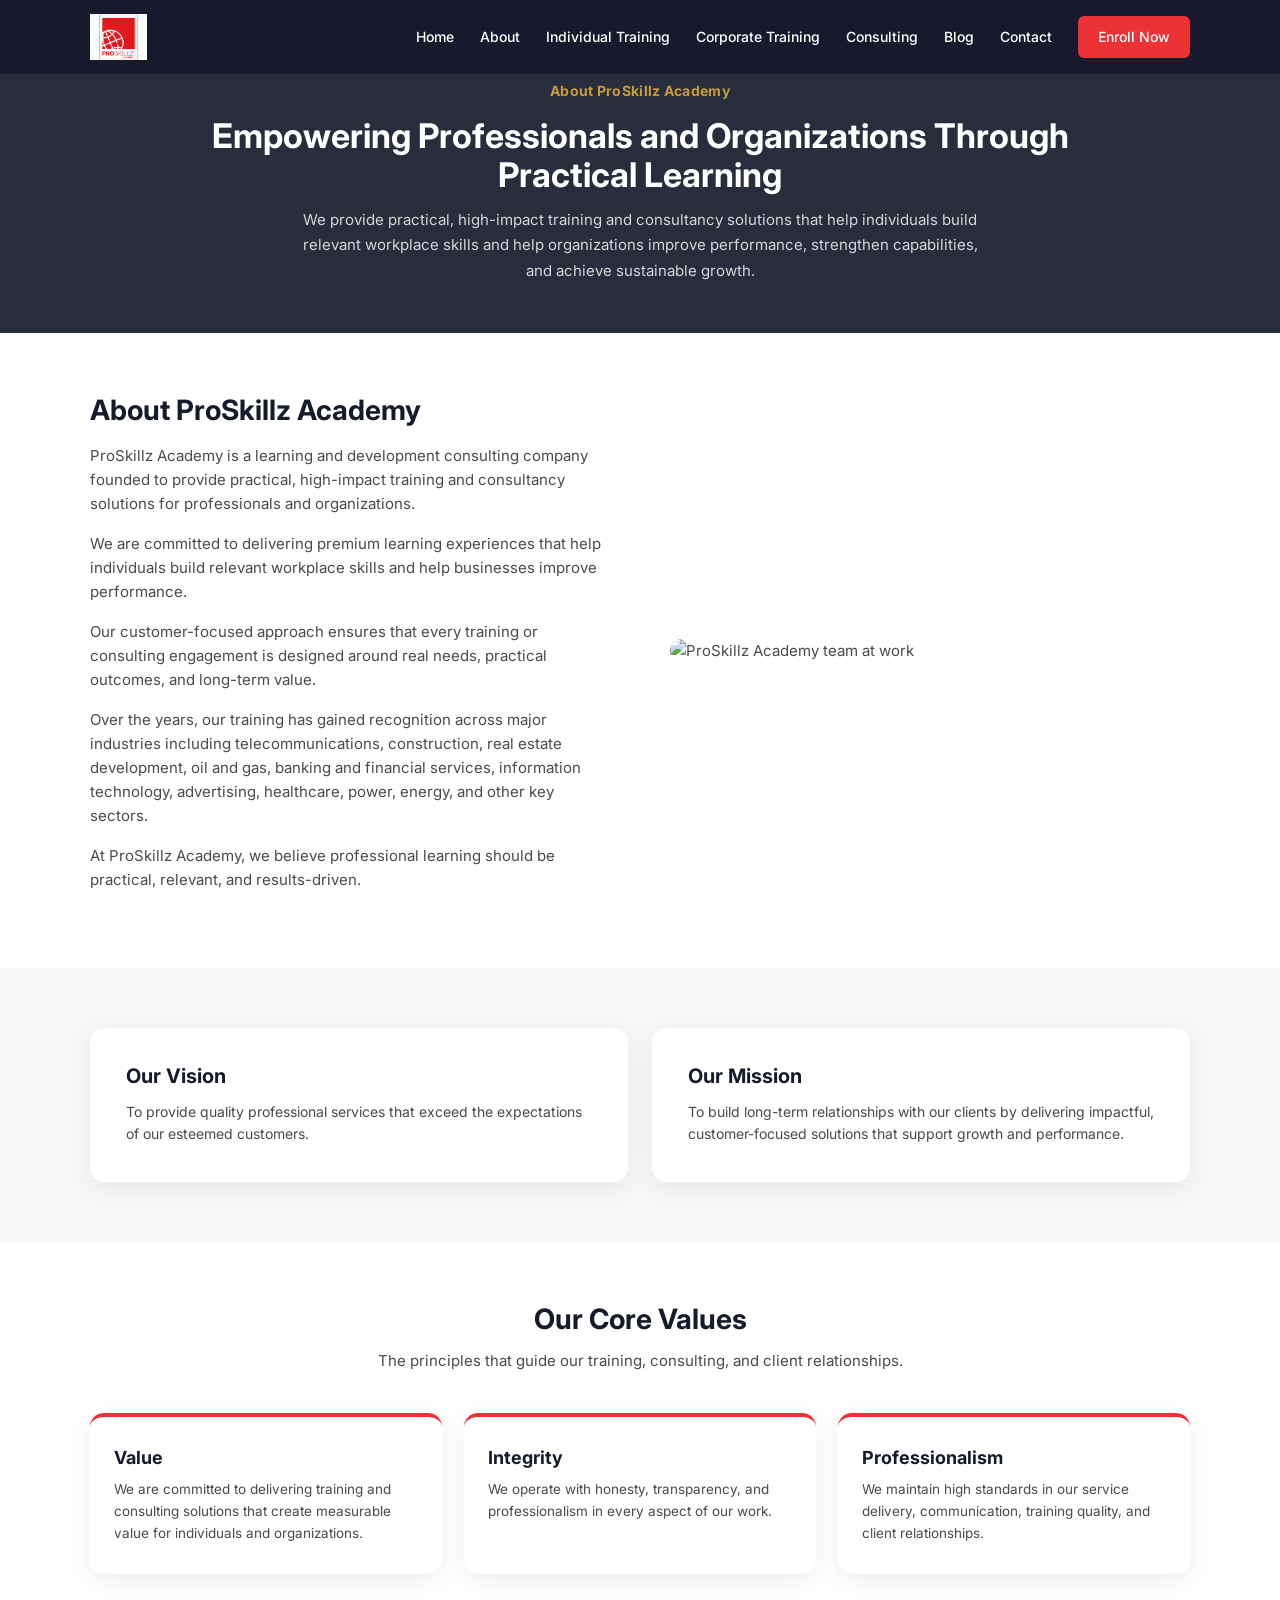
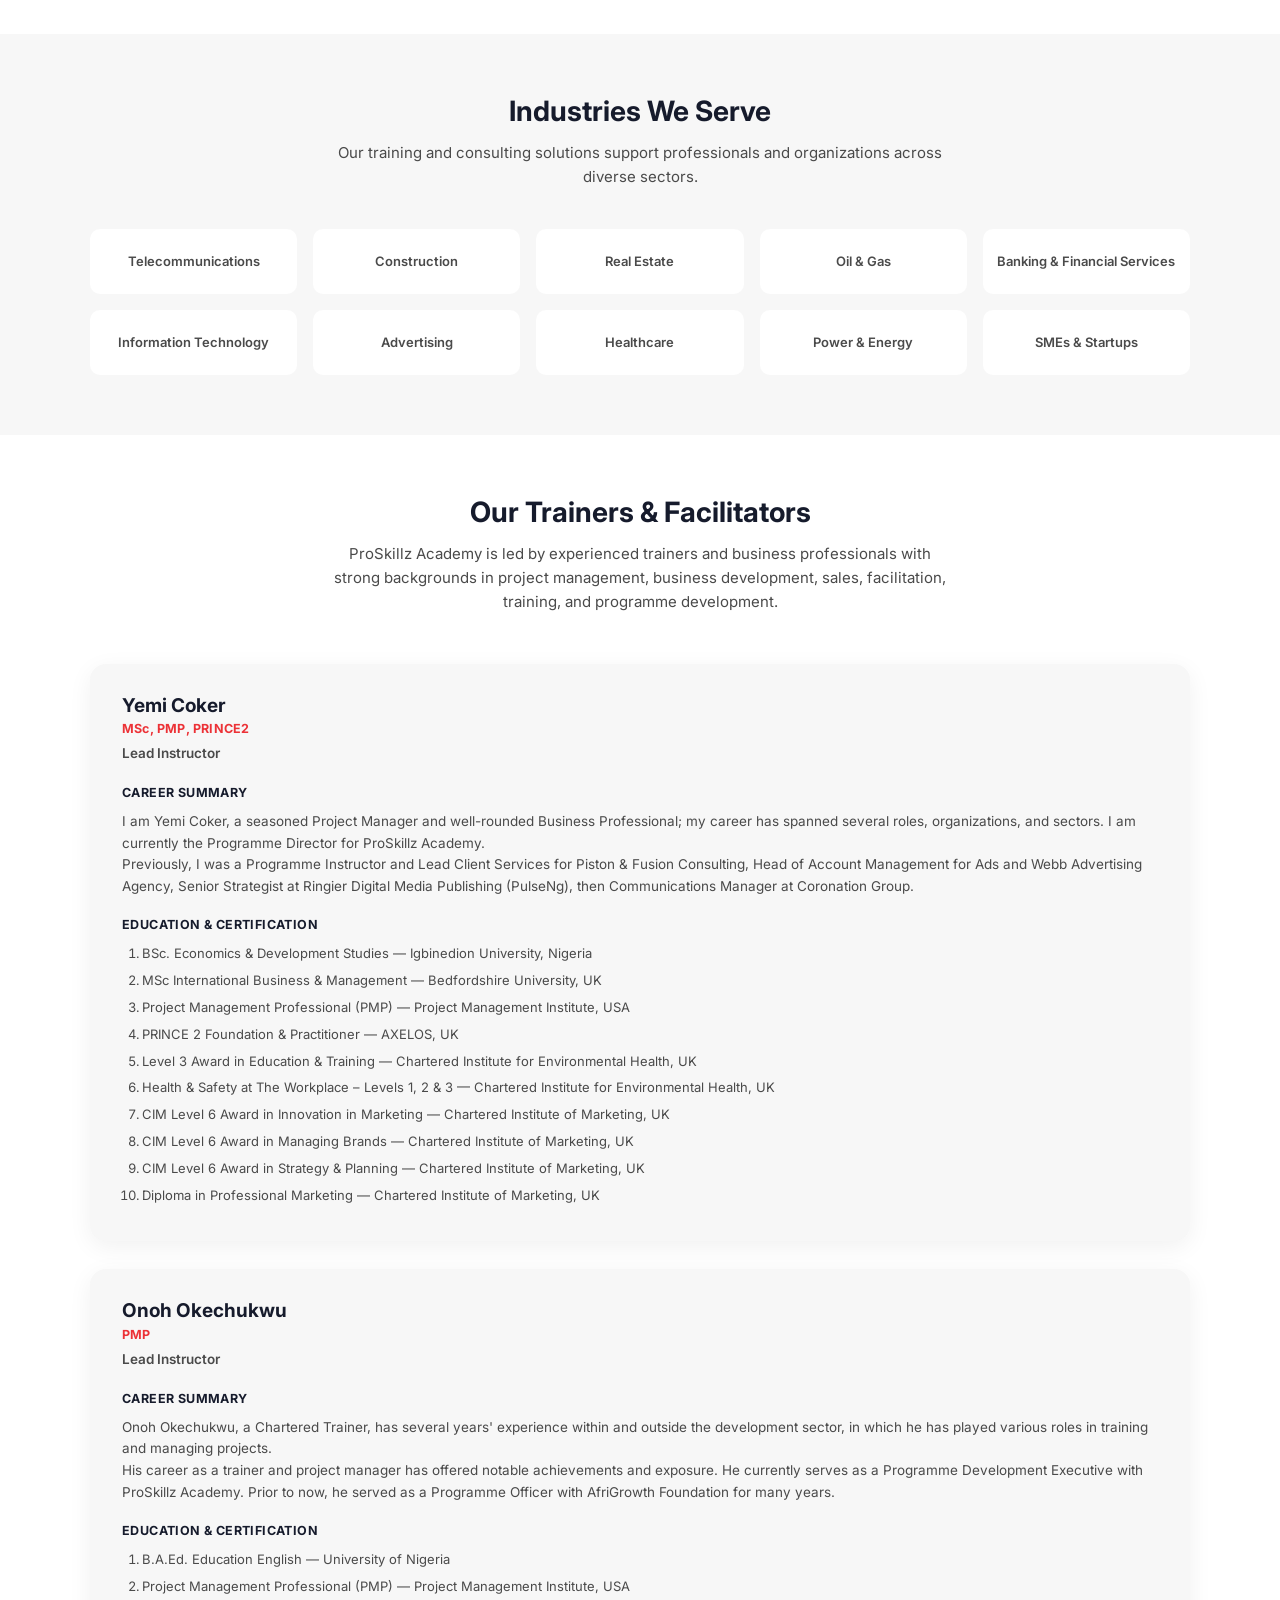
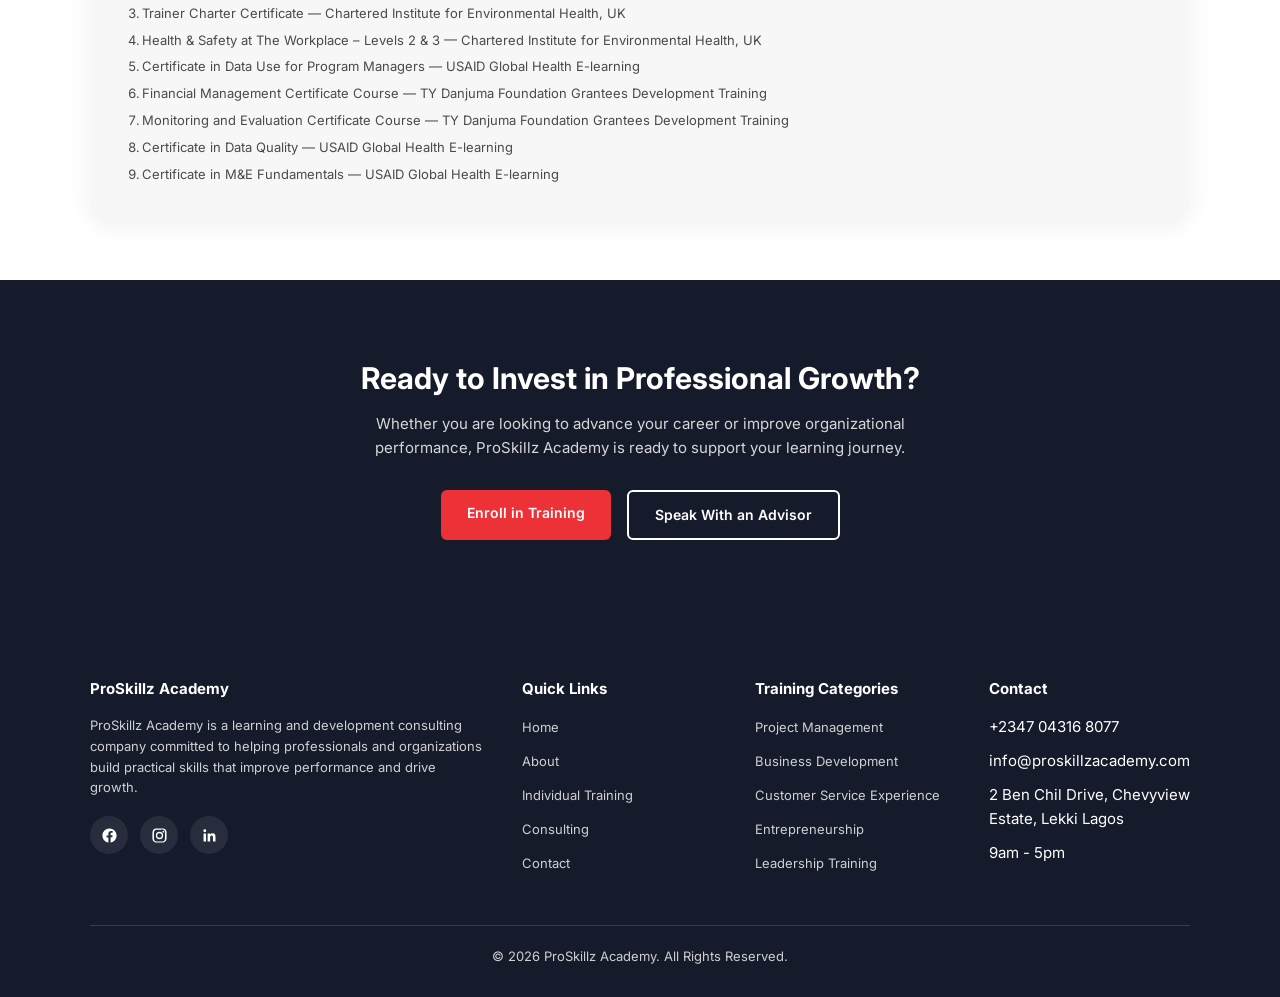
==== commit 8acbe64e: "Update styles and logo in about.html" ====
--- a/about.html
+++ b/about.html
@@ -94,7 +94,7 @@
    PAGE HERO
 ========================================= */
 .page-hero{
-  padding:220px 0 140px;
+  padding:80px 0 50px;
   background:
     linear-gradient(rgba(22,27,44,.92),rgba(22,27,44,.92)),
     url('https://images.unsplash.com/photo-1552664730-d307ca884978?auto=format&fit=crop&w=1800&q=80');
@@ -106,20 +106,20 @@
   color:var(--gold);
   font-weight:700;
   display:block;
-  margin-bottom:20px;
+  margin-bottom:14px;
   font-size:14px;
   letter-spacing:.3px;
 }
 .page-hero h1{
-  font-size:48px;
+  font-size:34px;
   line-height:1.15;
   color:#fff;
   max-width:900px;
-  margin:0 auto 20px;
+  margin:0 auto 12px;
 }
 .page-hero p{
-  font-size:16px;
-  line-height:1.8;
+  font-size:15px;
+  line-height:1.7;
   color:#d7d7d7;
   max-width:700px;
   margin:0 auto;
@@ -337,9 +337,7 @@
    RESPONSIVE — 991px
 ========================================= */
 @media(max-width:991px){
-  .page-hero{ padding:160px 0 90px; }
-  .page-hero h1{ font-size:34px; }
-  .page-hero p{ font-size:15px; }
+  .page-hero h1{ font-size:28px; }
 
   .story-grid{ grid-template-columns:1fr; gap:36px; }
   .mission-grid{ grid-template-columns:1fr; }
@@ -376,8 +374,8 @@
   .container{ width:92%; }
   section{ padding:44px 0; }
 
-  .page-hero{ padding:140px 0 70px; }
-  .page-hero h1{ font-size:26px; }
+  .page-hero h1{ font-size:24px; }
+  .page-hero p{ font-size:14px; }
 
   .values-grid{ grid-template-columns:1fr; }
   .industry-card{ width:130px; }
@@ -401,7 +399,7 @@
 <header class="navbar">
   <div class="container nav-wrapper">
     <div class="logo">
-      <img src="assets/logo.png" alt="ProSkillz Academy logo">
+      <img src="image/pro.png" alt="ProSkillz Academy logo">
     </div>
     <nav class="nav-links">
       <a href="index.html">Home</a>
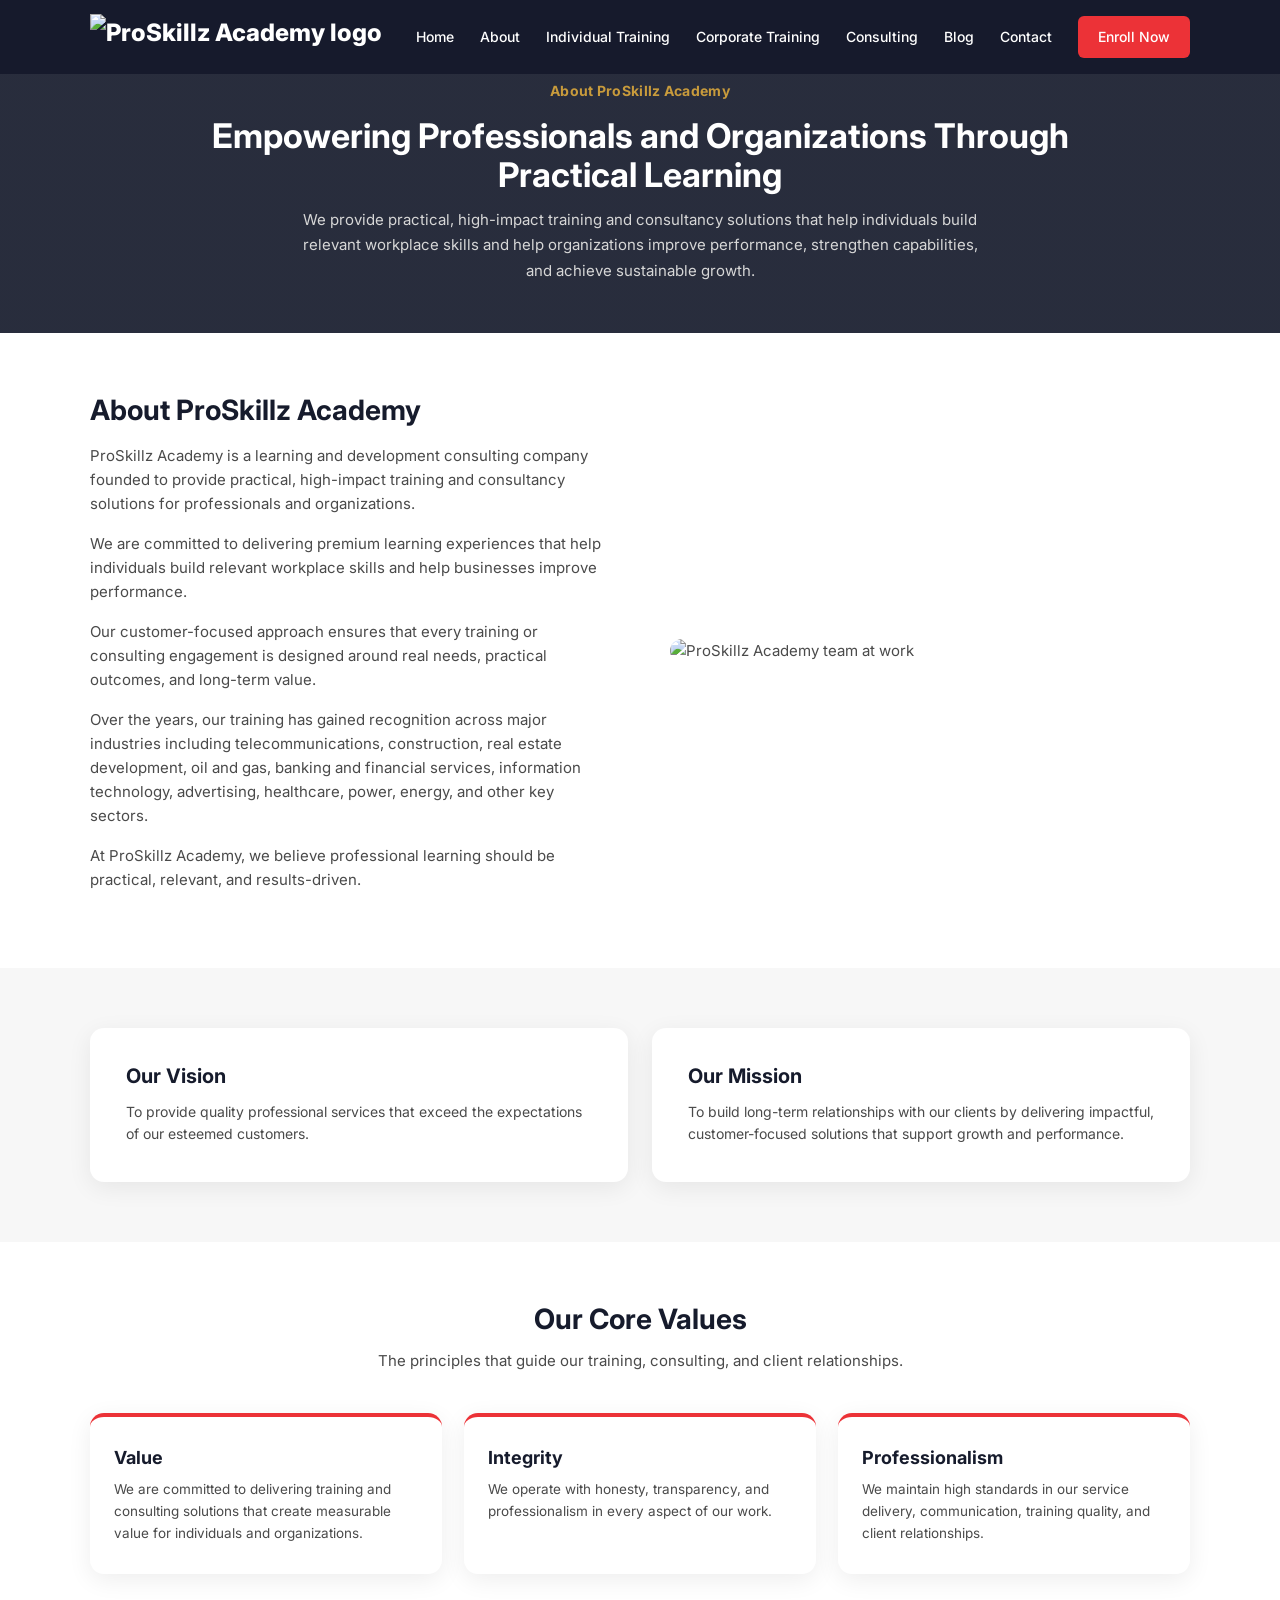
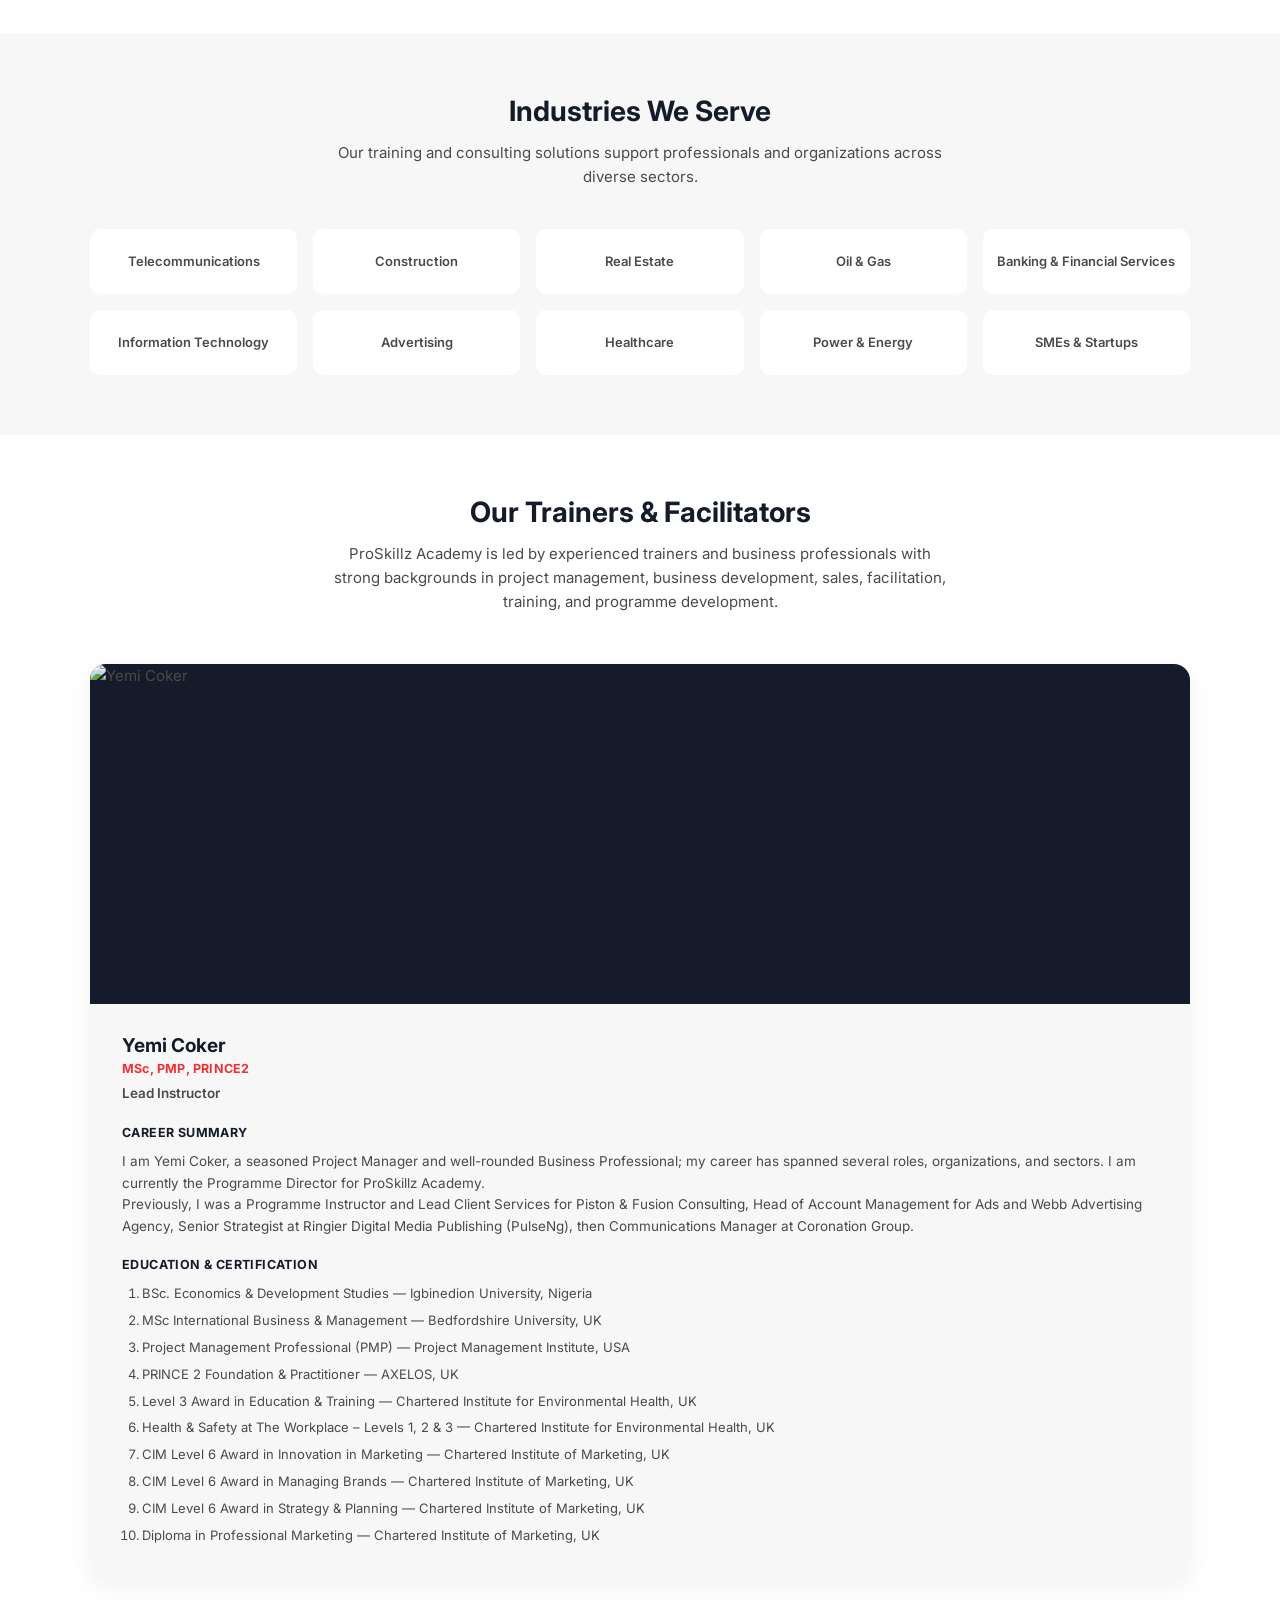
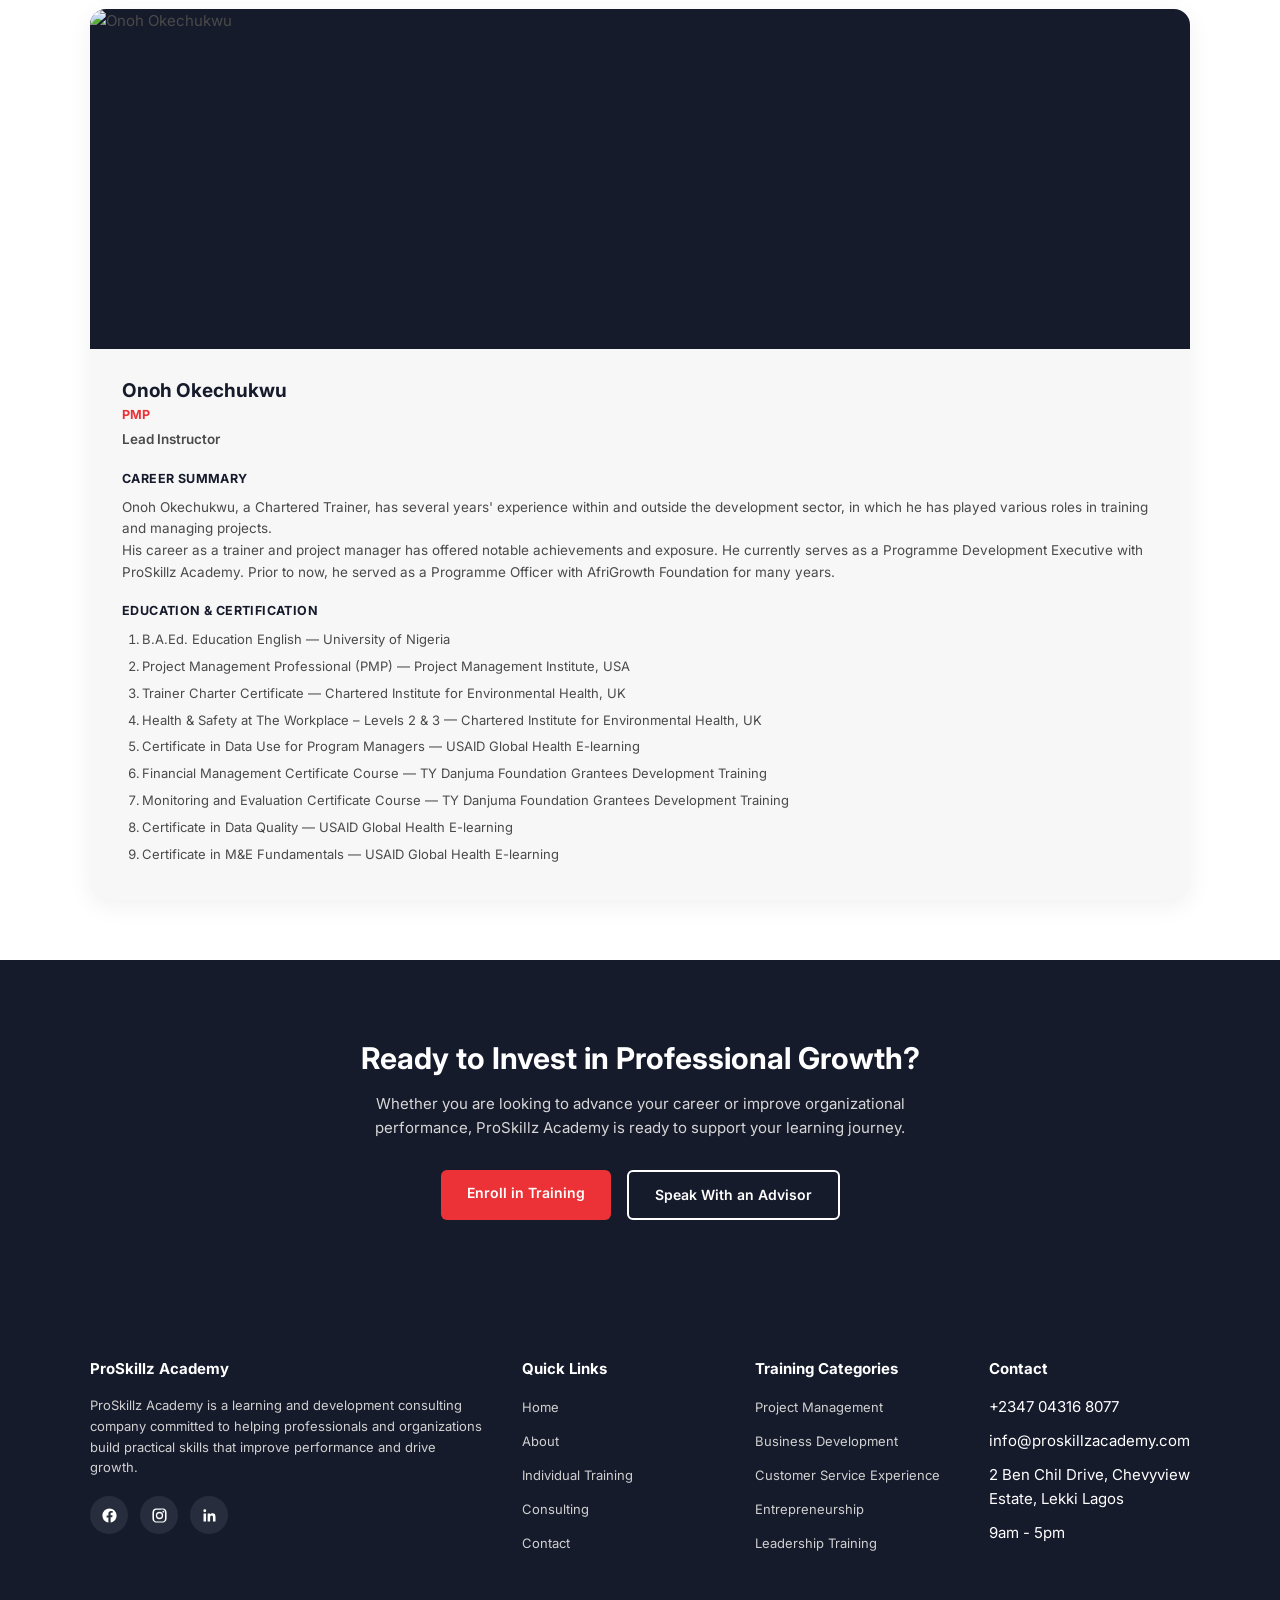
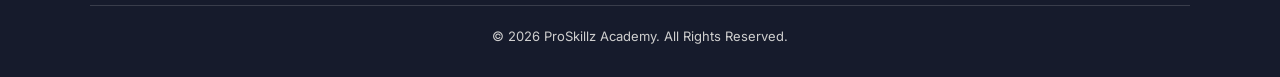
==== commit 8ac602d2: "Add trainer photos and update logo in about.html" ====
--- a/about.html
+++ b/about.html
@@ -227,6 +227,19 @@
   transition:.3s;
 }
 .trainer-card:hover{ box-shadow:0 16px 40px rgba(0,0,0,.1); }
+.trainer-photo{
+  width:100%;
+  height:340px;
+  overflow:hidden;
+  background:var(--navy);
+}
+.trainer-photo img{
+  width:100%;
+  height:100%;
+  object-fit:cover;
+  object-position:top center;
+  display:block;
+}
 .trainer-info{ padding:30px 32px; }
 .trainer-info h3{ font-size:19px; margin-bottom:2px; }
 .trainer-credentials{
@@ -399,7 +412,7 @@
 <header class="navbar">
   <div class="container nav-wrapper">
     <div class="logo">
-      <img src="image/pro.png" alt="ProSkillz Academy logo">
+      <img src="image/proo.png" alt="ProSkillz Academy logo">
     </div>
     <nav class="nav-links">
       <a href="index.html">Home</a>
@@ -548,6 +561,9 @@
 
       <!-- Lead Instructor 1 -->
       <div class="trainer-card">
+        <div class="trainer-photo">
+          <img src="assets/yemi-coker.png" alt="Yemi Coker">
+        </div>
         <div class="trainer-info">
           <h3>Yemi Coker</h3>
           <span class="trainer-credentials">MSc, PMP, PRINCE2</span>
@@ -575,6 +591,9 @@
 
       <!-- Lead Instructor 2 -->
       <div class="trainer-card">
+        <div class="trainer-photo">
+          <img src="assets/onoh-okechukwu.jpeg" alt="Onoh Okechukwu">
+        </div>
         <div class="trainer-info">
           <h3>Onoh Okechukwu</h3>
           <span class="trainer-credentials">PMP</span>
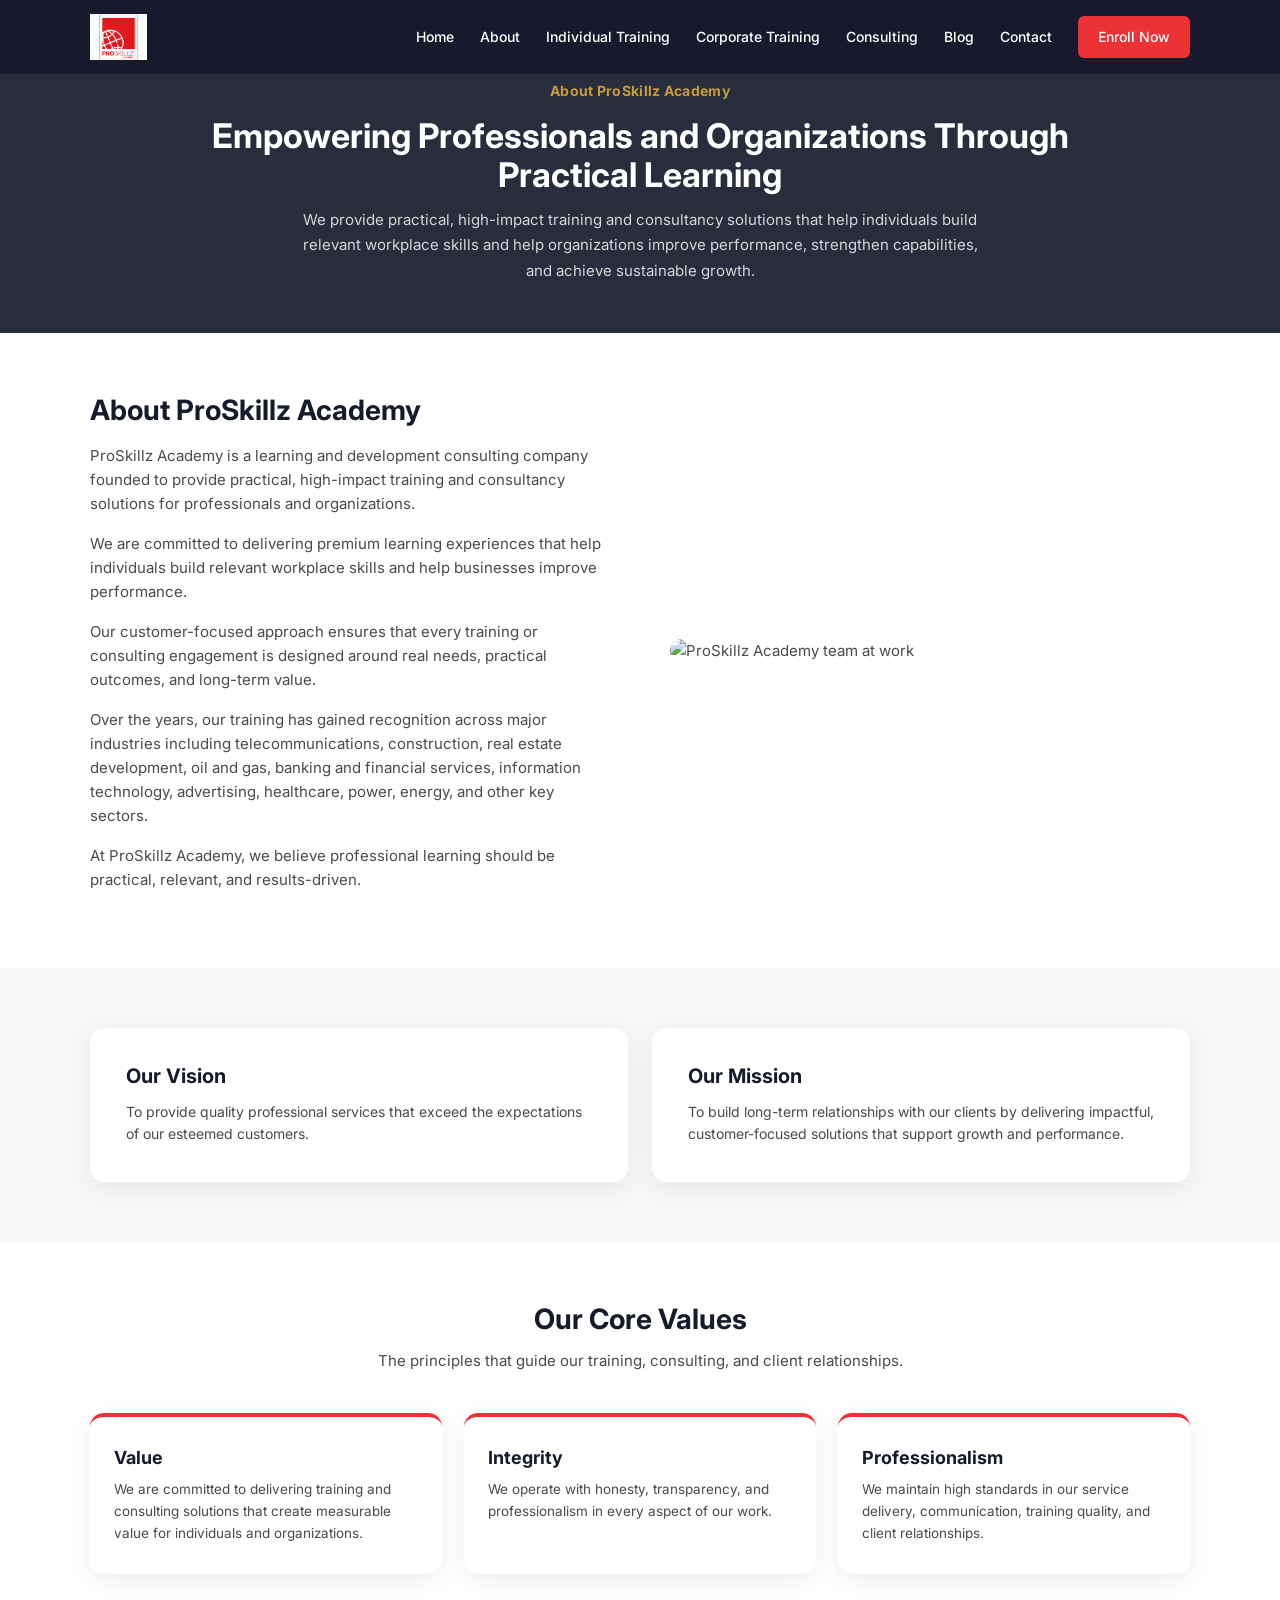
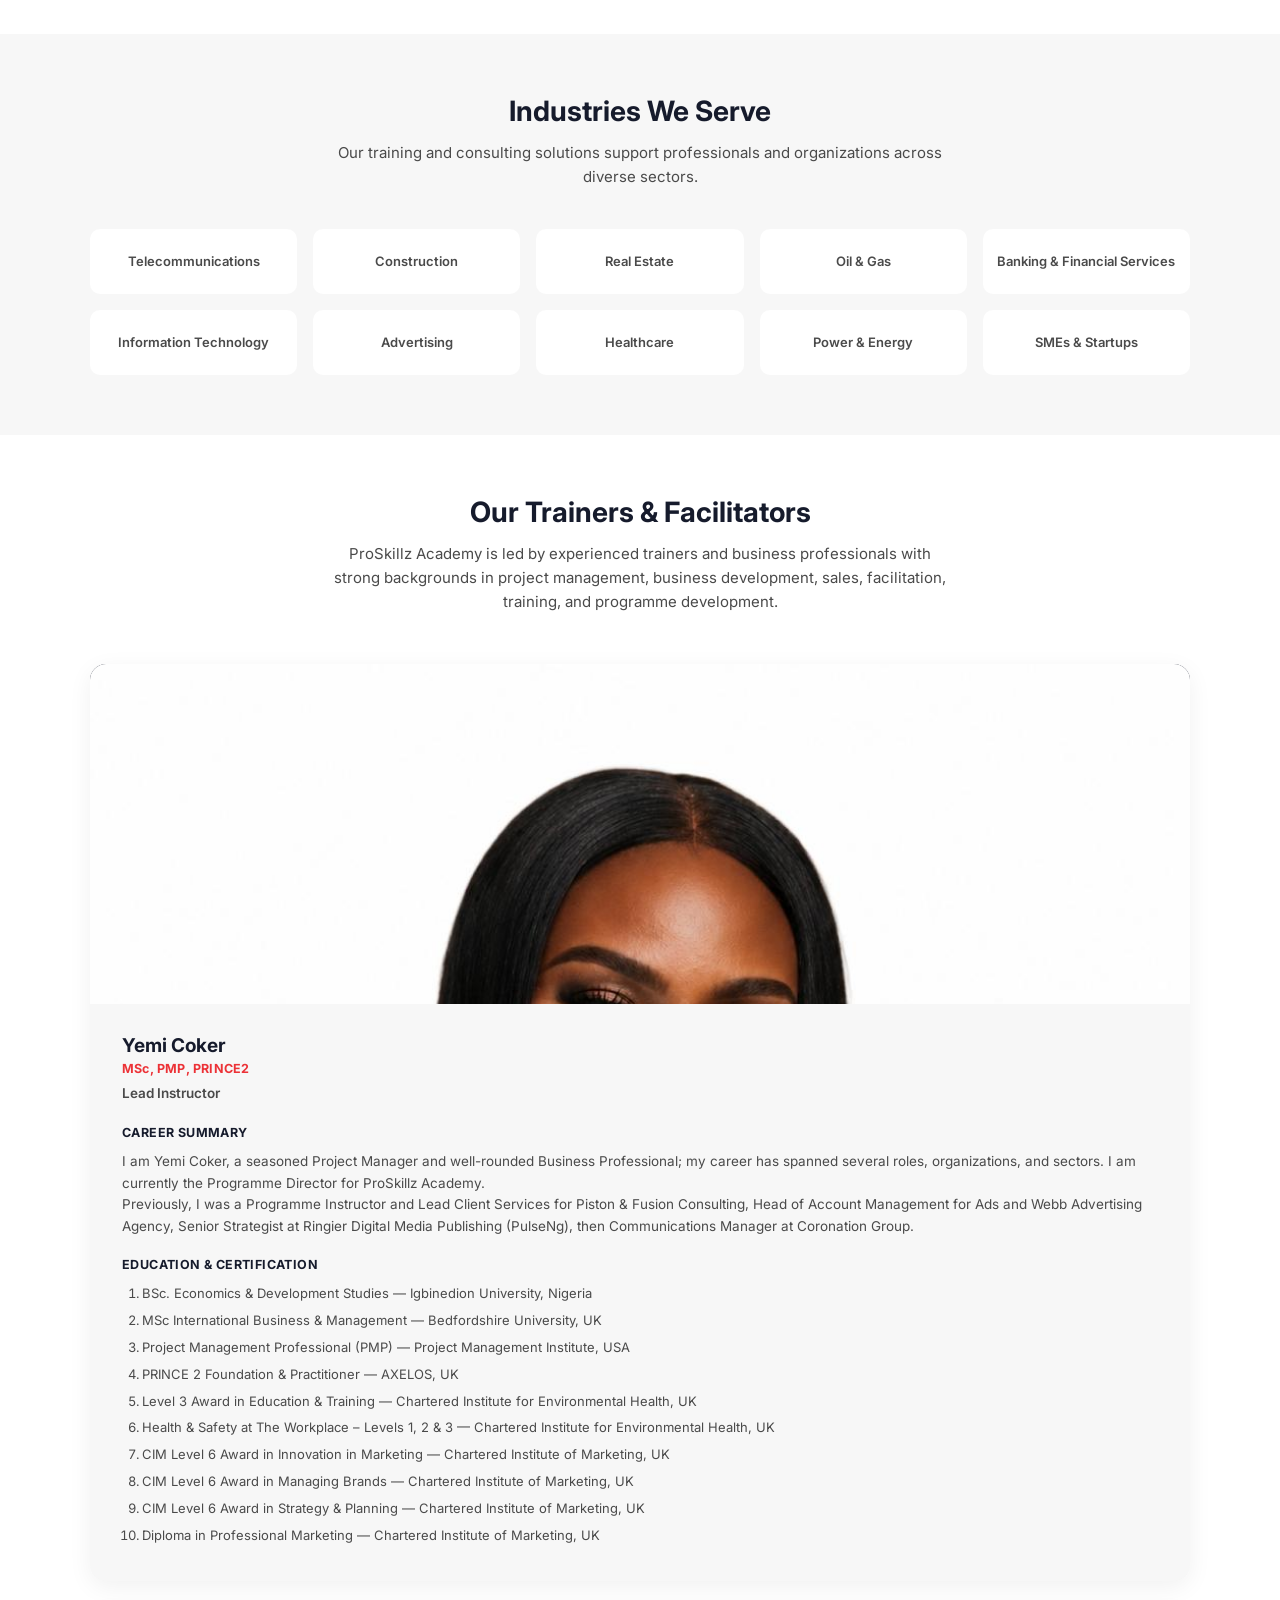
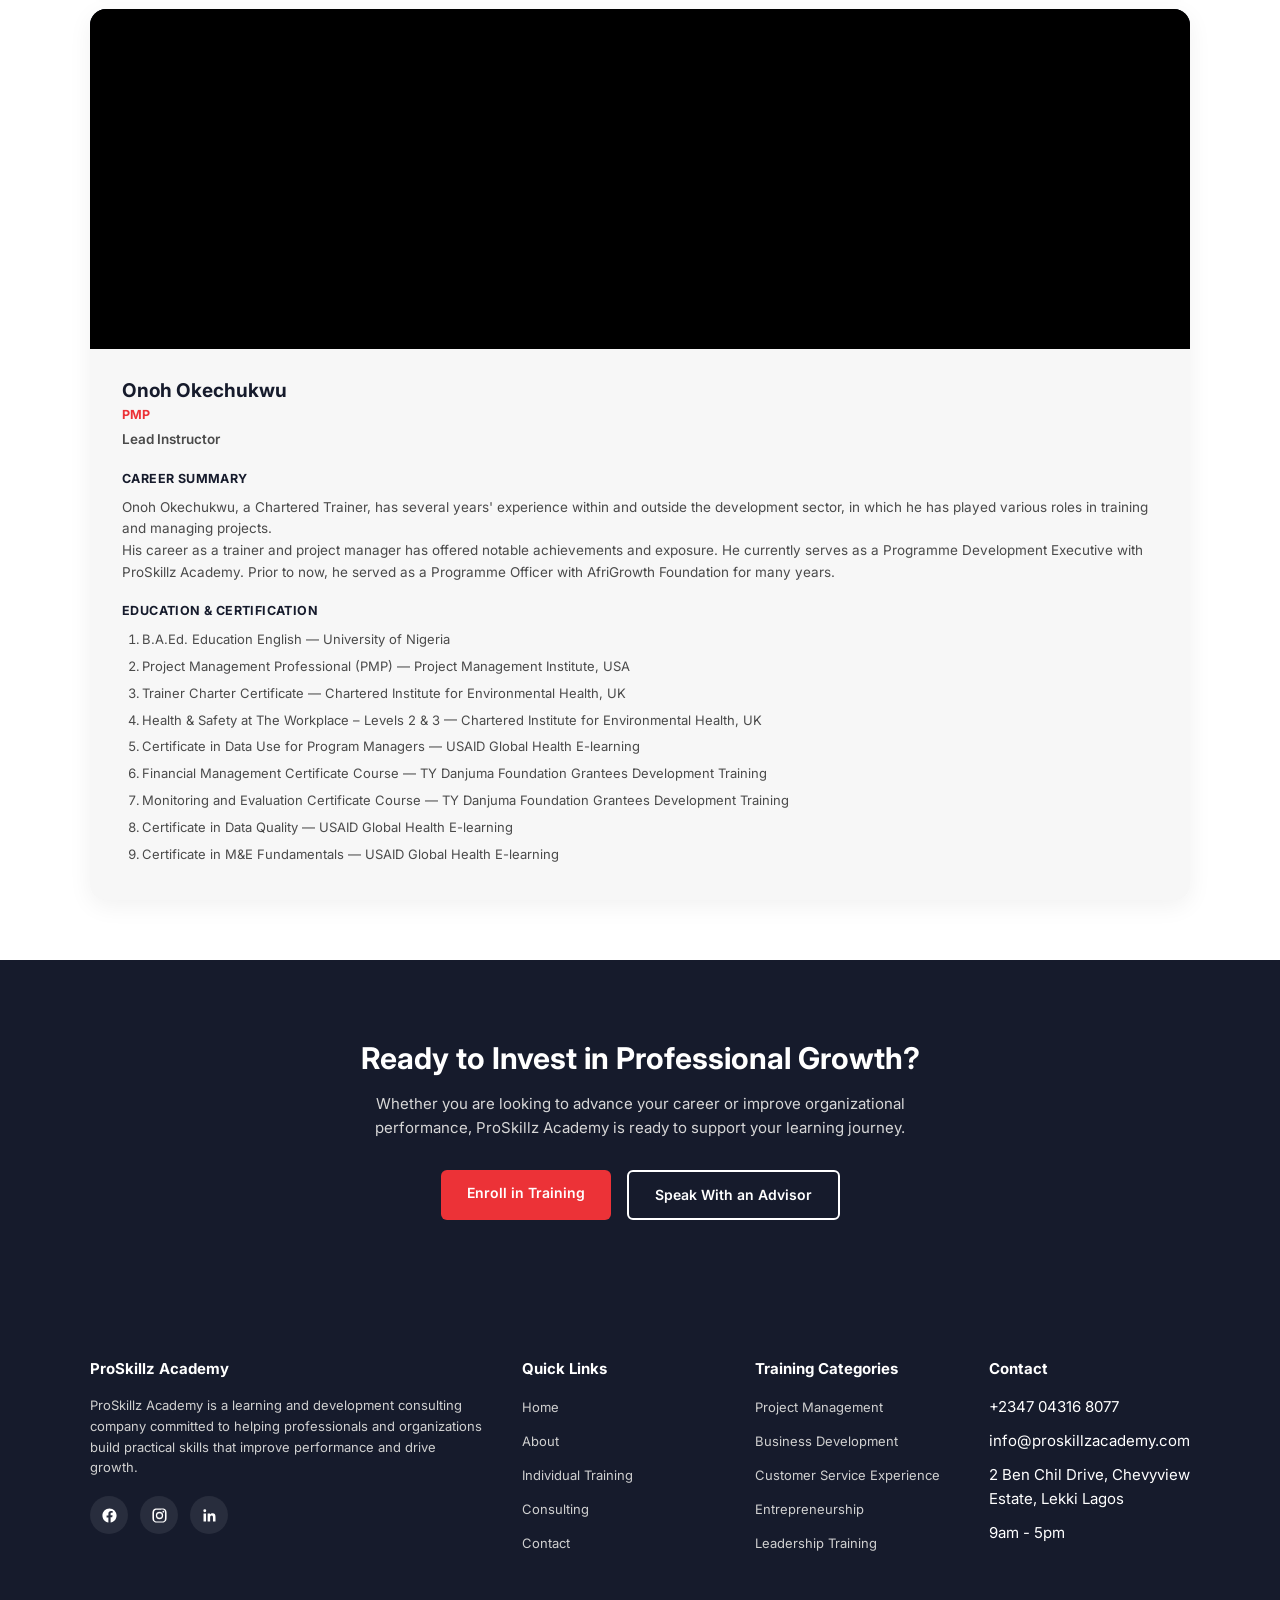
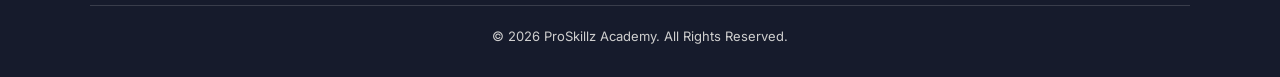
==== commit 3bc9abc2: "Update image paths in about.html" ====
--- a/about.html
+++ b/about.html
@@ -412,7 +412,7 @@
 <header class="navbar">
   <div class="container nav-wrapper">
     <div class="logo">
-      <img src="image/proo.png" alt="ProSkillz Academy logo">
+      <img src="image/pro.png" alt="ProSkillz Academy logo">
     </div>
     <nav class="nav-links">
       <a href="index.html">Home</a>
@@ -562,7 +562,7 @@
       <!-- Lead Instructor 1 -->
       <div class="trainer-card">
         <div class="trainer-photo">
-          <img src="assets/yemi-coker.png" alt="Yemi Coker">
+          <img src="image/yemi-coker.png" alt="Yemi Coker">
         </div>
         <div class="trainer-info">
           <h3>Yemi Coker</h3>
@@ -592,7 +592,7 @@
       <!-- Lead Instructor 2 -->
       <div class="trainer-card">
         <div class="trainer-photo">
-          <img src="assets/onoh-okechukwu.jpeg" alt="Onoh Okechukwu">
+          <img src="image/onoh-okechukwu.jpeg" alt="Onoh Okechukwu">
         </div>
         <div class="trainer-info">
           <h3>Onoh Okechukwu</h3>
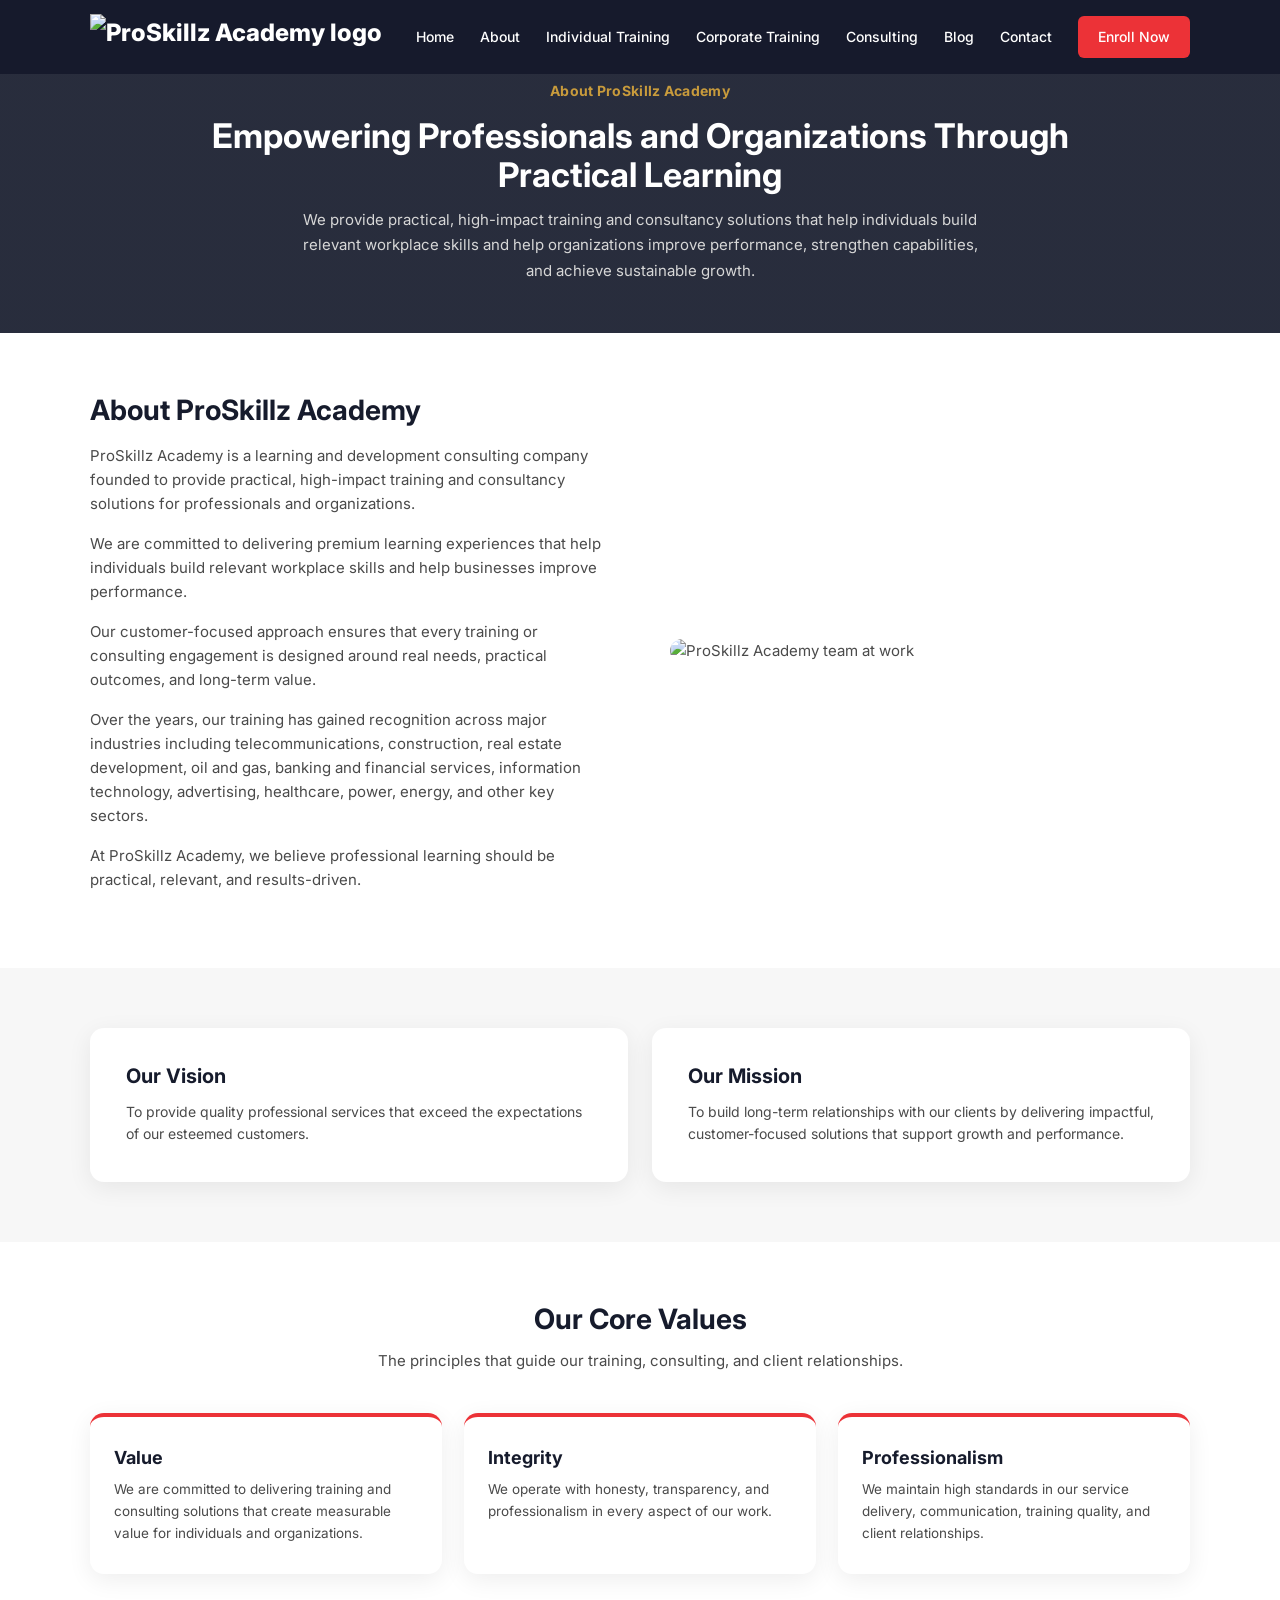
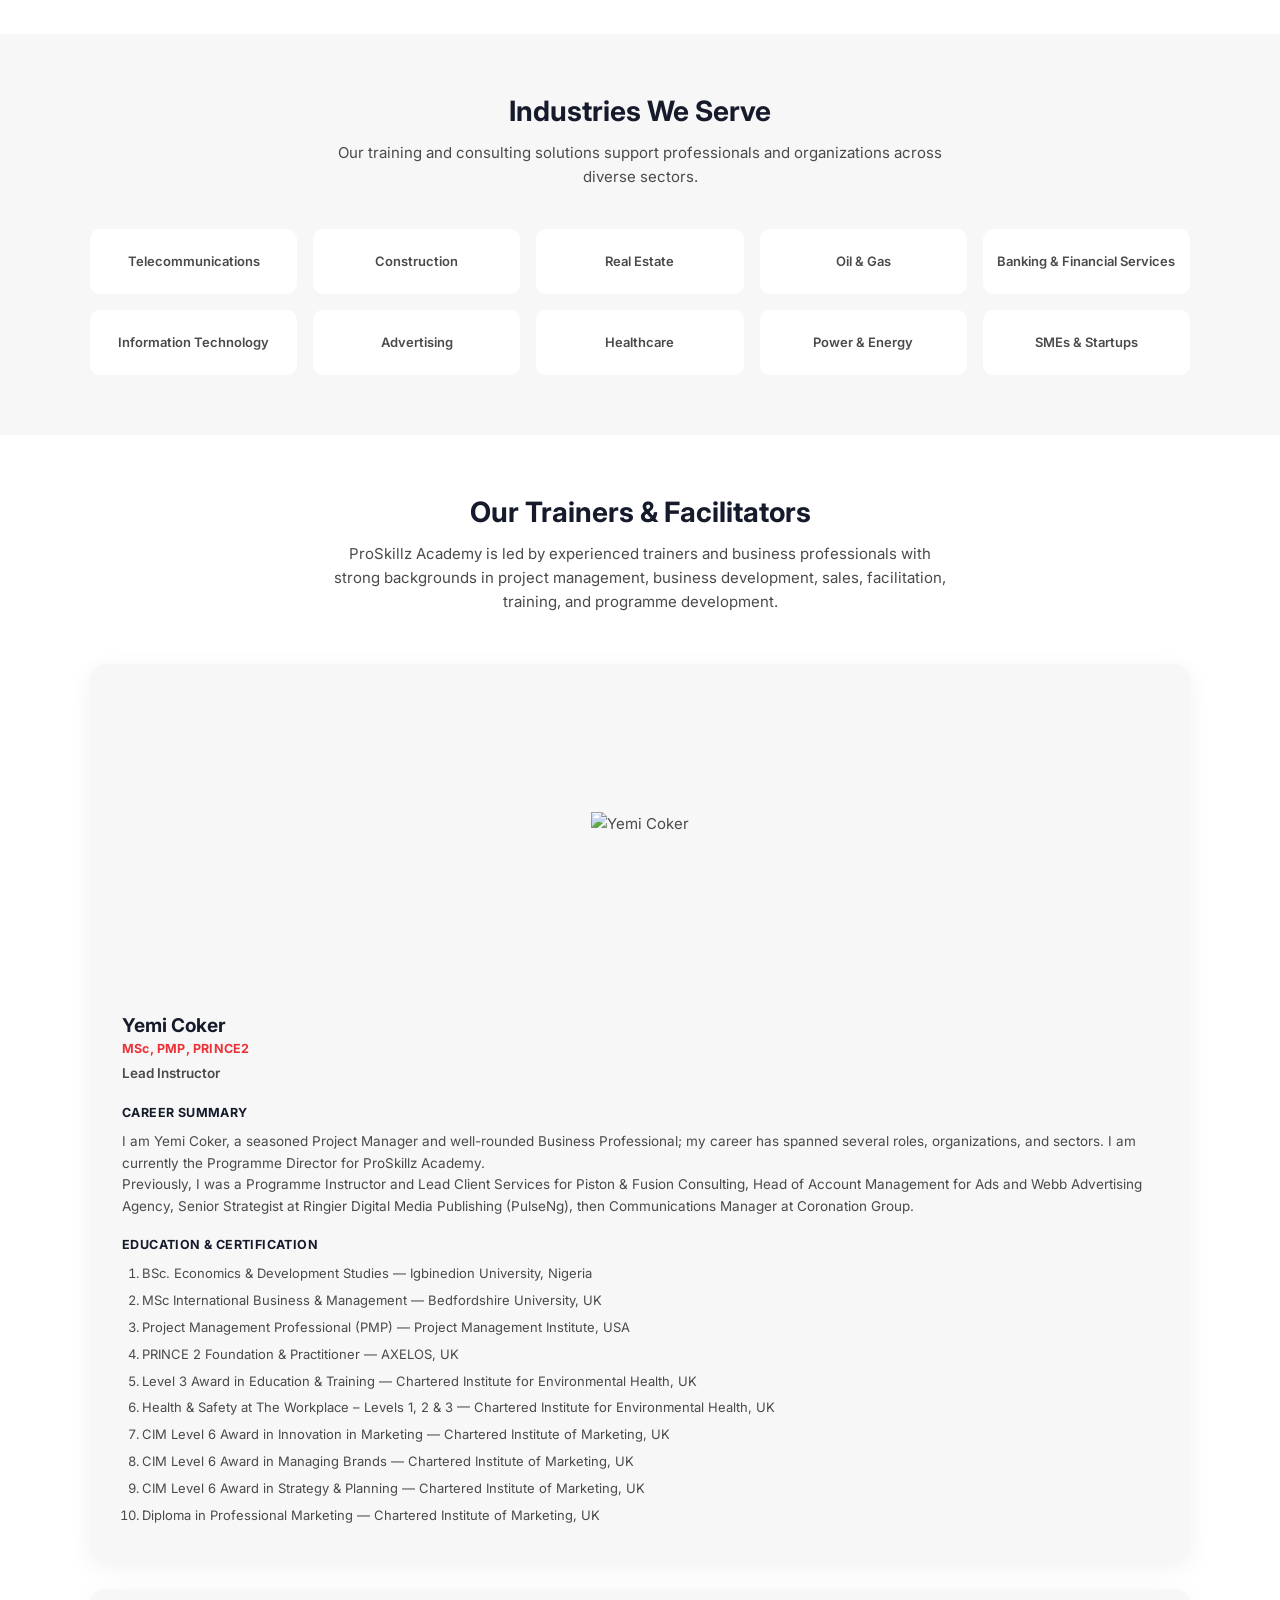
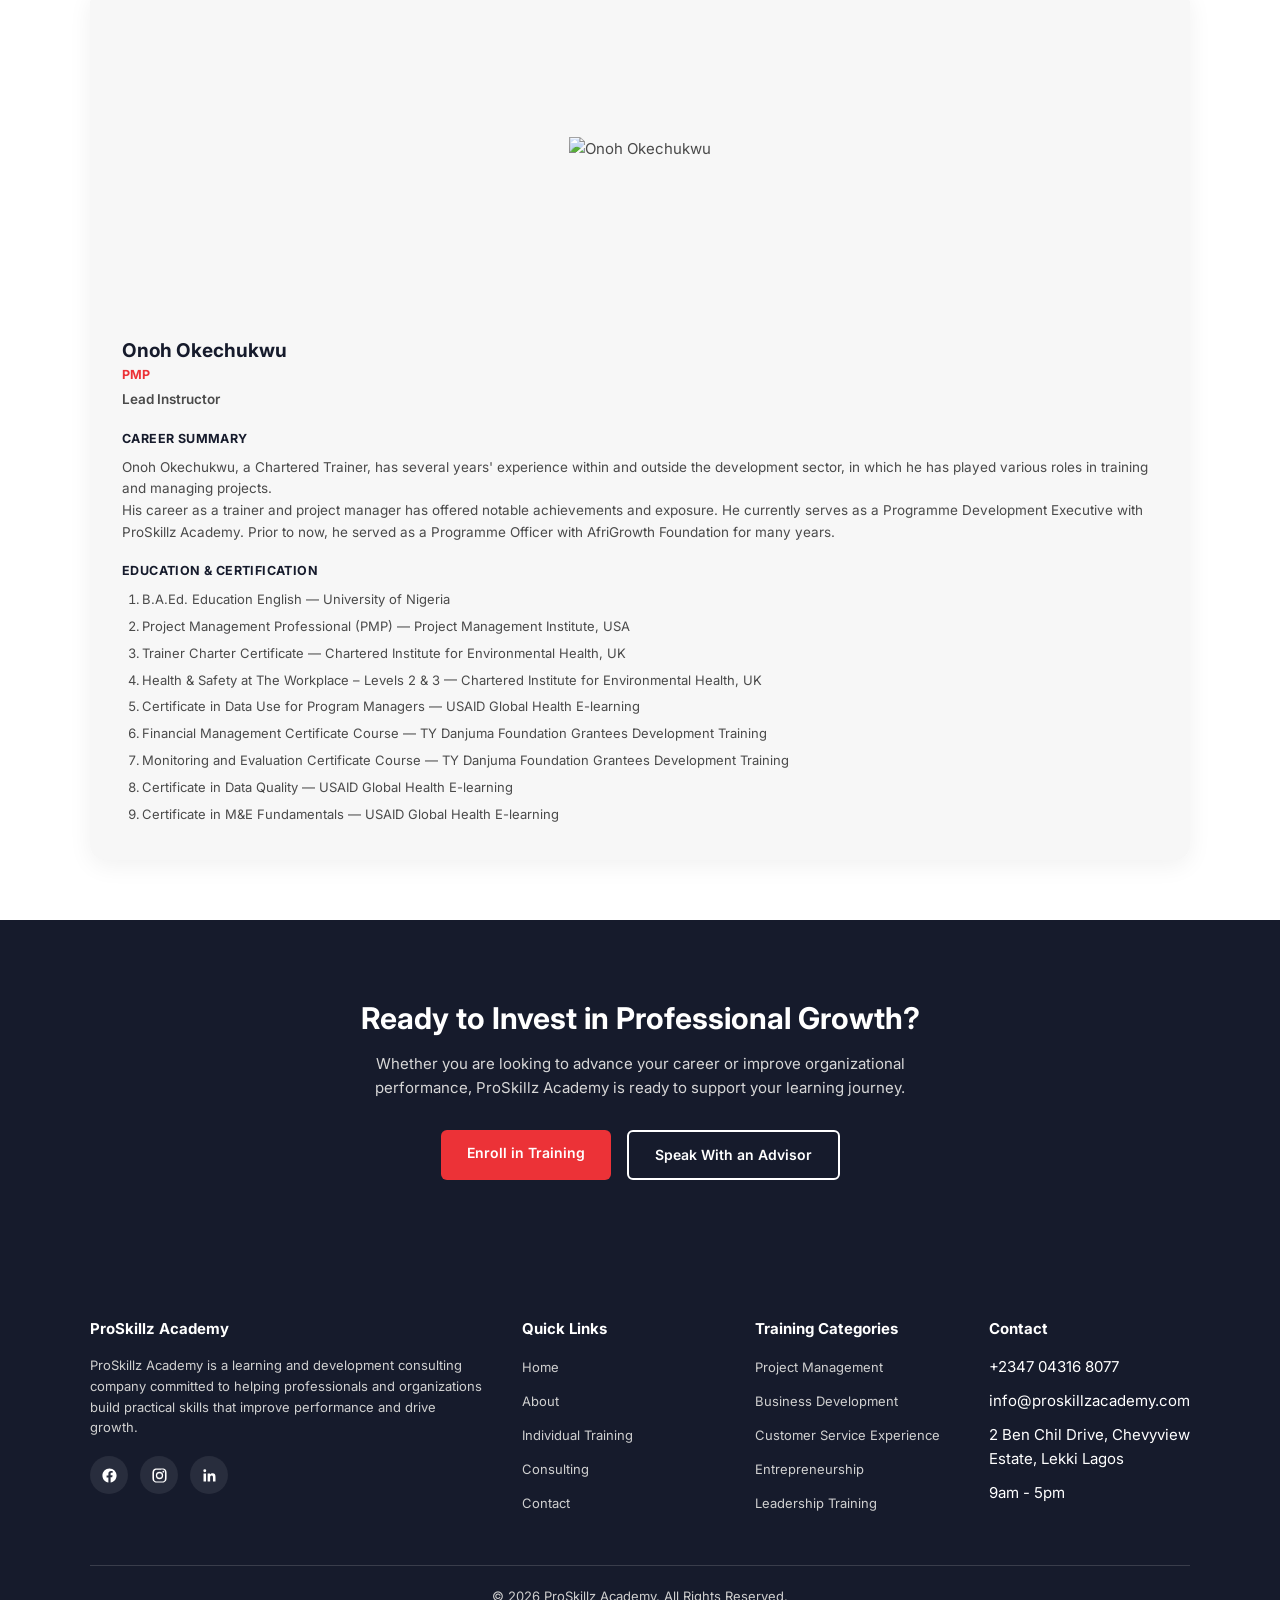
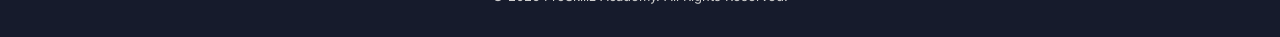
==== commit a687a717: "Update image sources and adjust trainer photo styles" ====
--- a/about.html
+++ b/about.html
@@ -229,15 +229,19 @@
 .trainer-card:hover{ box-shadow:0 16px 40px rgba(0,0,0,.1); }
 .trainer-photo{
   width:100%;
-  height:340px;
+  height:320px;
   overflow:hidden;
-  background:var(--navy);
+  background:var(--light);
+  display:flex;
+  align-items:center;
+  justify-content:center;
 }
 .trainer-photo img{
-  width:100%;
-  height:100%;
-  object-fit:cover;
-  object-position:top center;
+  max-width:100%;
+  max-height:100%;
+  width:auto;
+  height:auto;
+  object-fit:contain;
   display:block;
 }
 .trainer-info{ padding:30px 32px; }
@@ -412,7 +416,7 @@
 <header class="navbar">
   <div class="container nav-wrapper">
     <div class="logo">
-      <img src="image/pro.png" alt="ProSkillz Academy logo">
+      <img src="assets/logo.png" alt="ProSkillz Academy logo">
     </div>
     <nav class="nav-links">
       <a href="index.html">Home</a>
@@ -562,7 +566,7 @@
       <!-- Lead Instructor 1 -->
       <div class="trainer-card">
         <div class="trainer-photo">
-          <img src="image/yemi-coker.png" alt="Yemi Coker">
+          <img src="assets/yemi-coker.png" alt="Yemi Coker">
         </div>
         <div class="trainer-info">
           <h3>Yemi Coker</h3>
@@ -592,7 +596,7 @@
       <!-- Lead Instructor 2 -->
       <div class="trainer-card">
         <div class="trainer-photo">
-          <img src="image/onoh-okechukwu.jpeg" alt="Onoh Okechukwu">
+          <img src="assets/onoh-okechukwu.jpeg" alt="Onoh Okechukwu">
         </div>
         <div class="trainer-info">
           <h3>Onoh Okechukwu</h3>
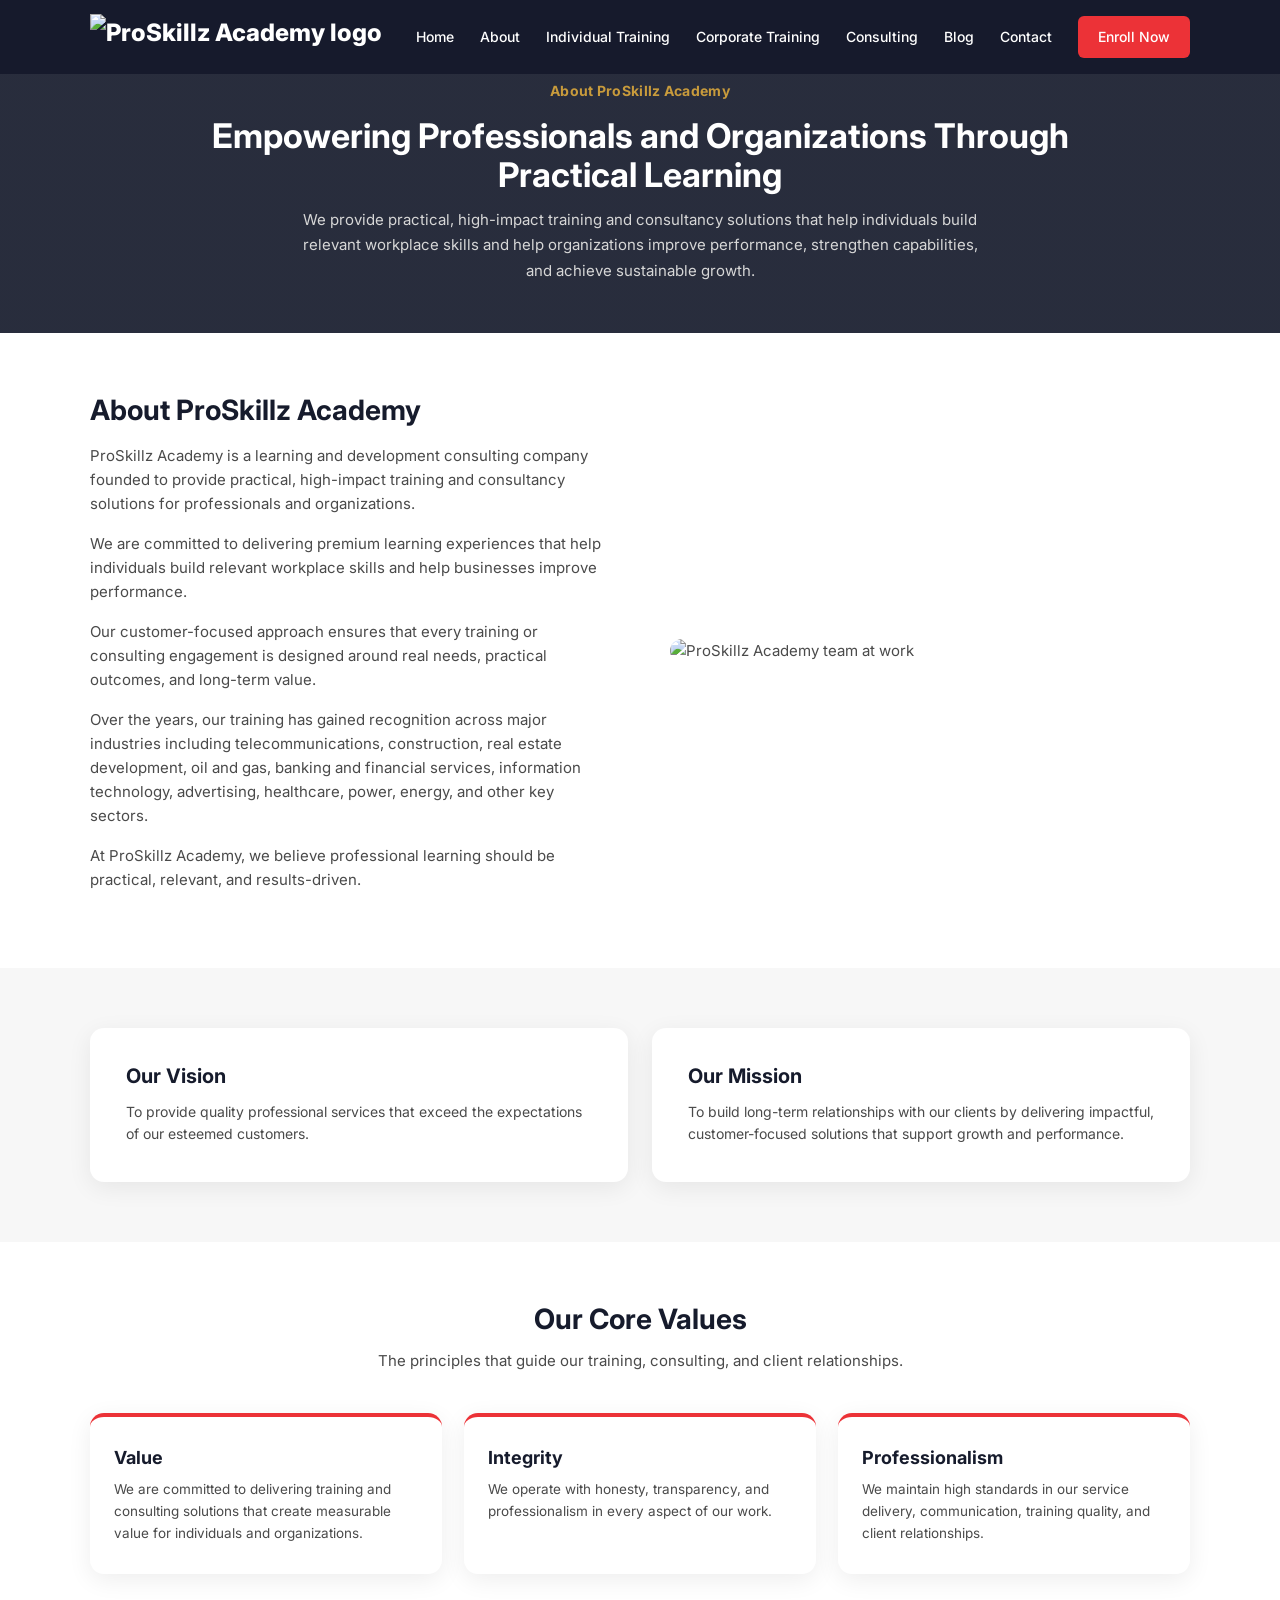
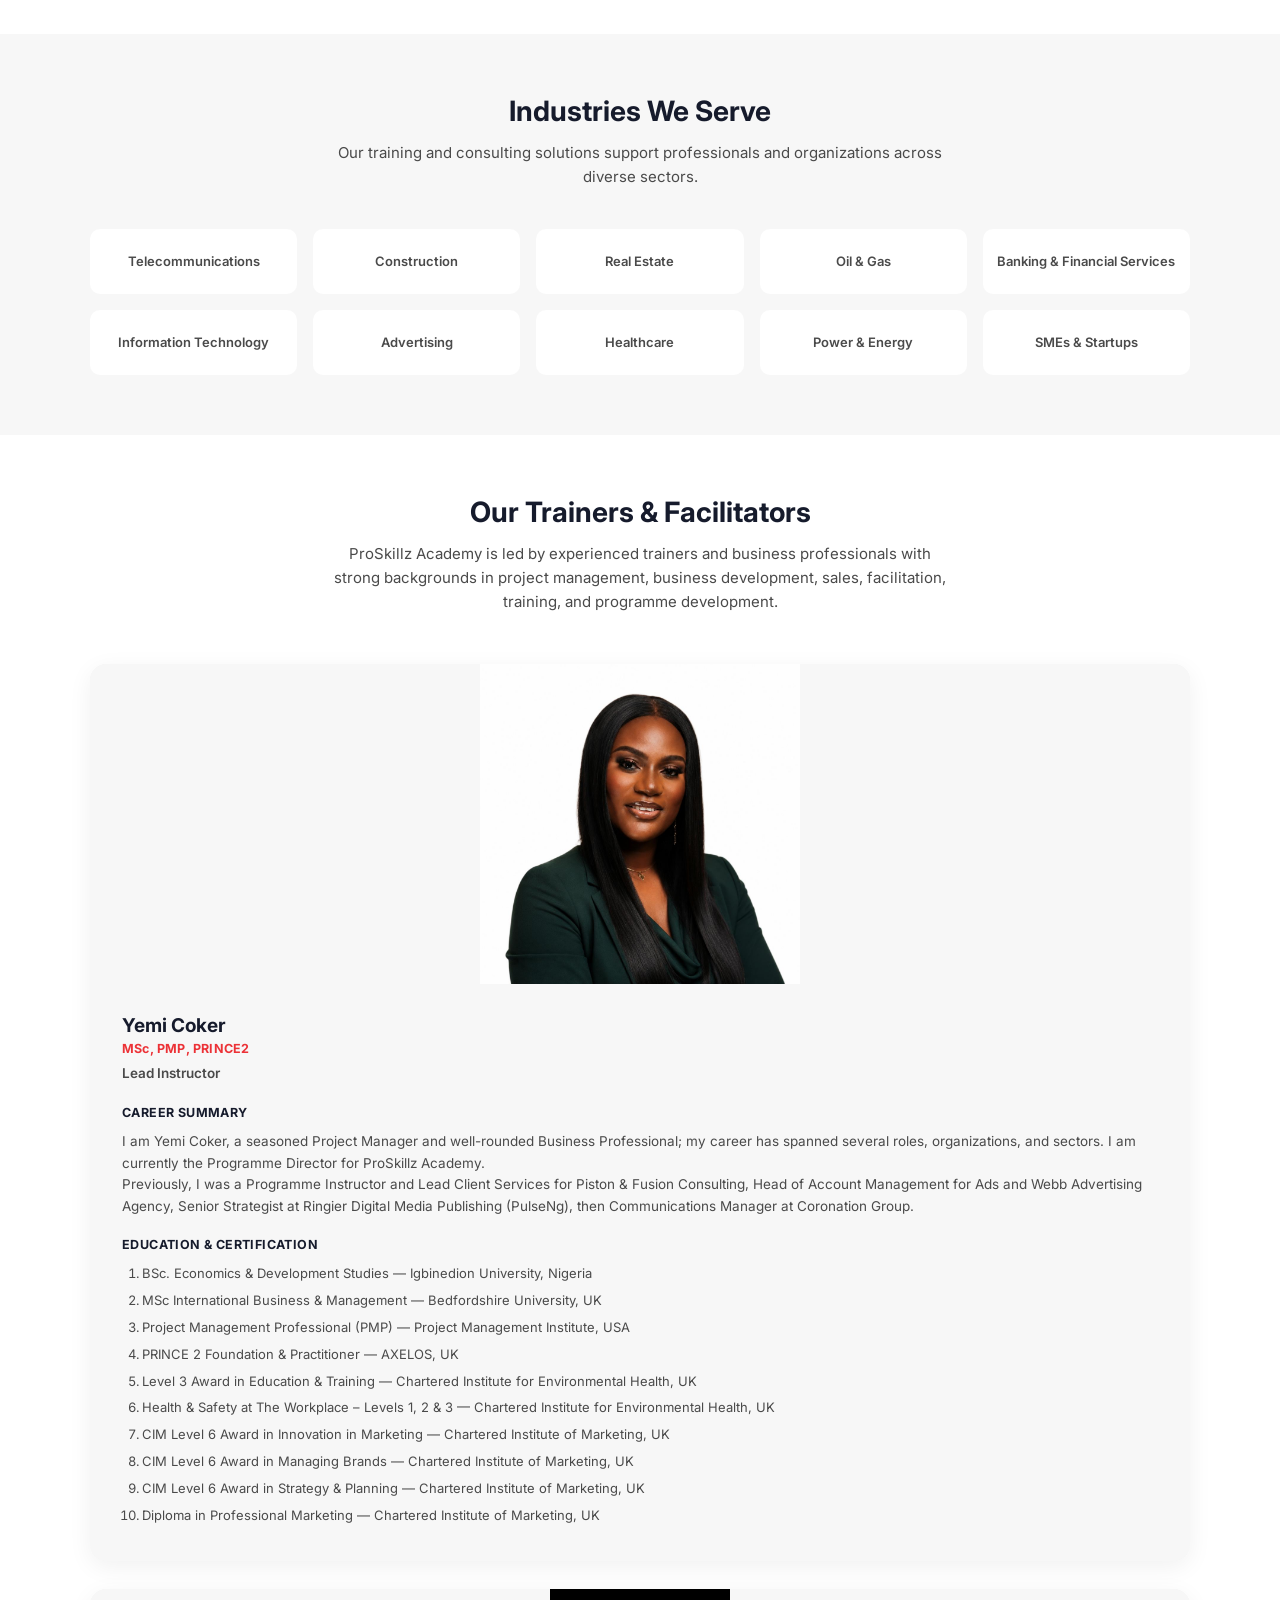
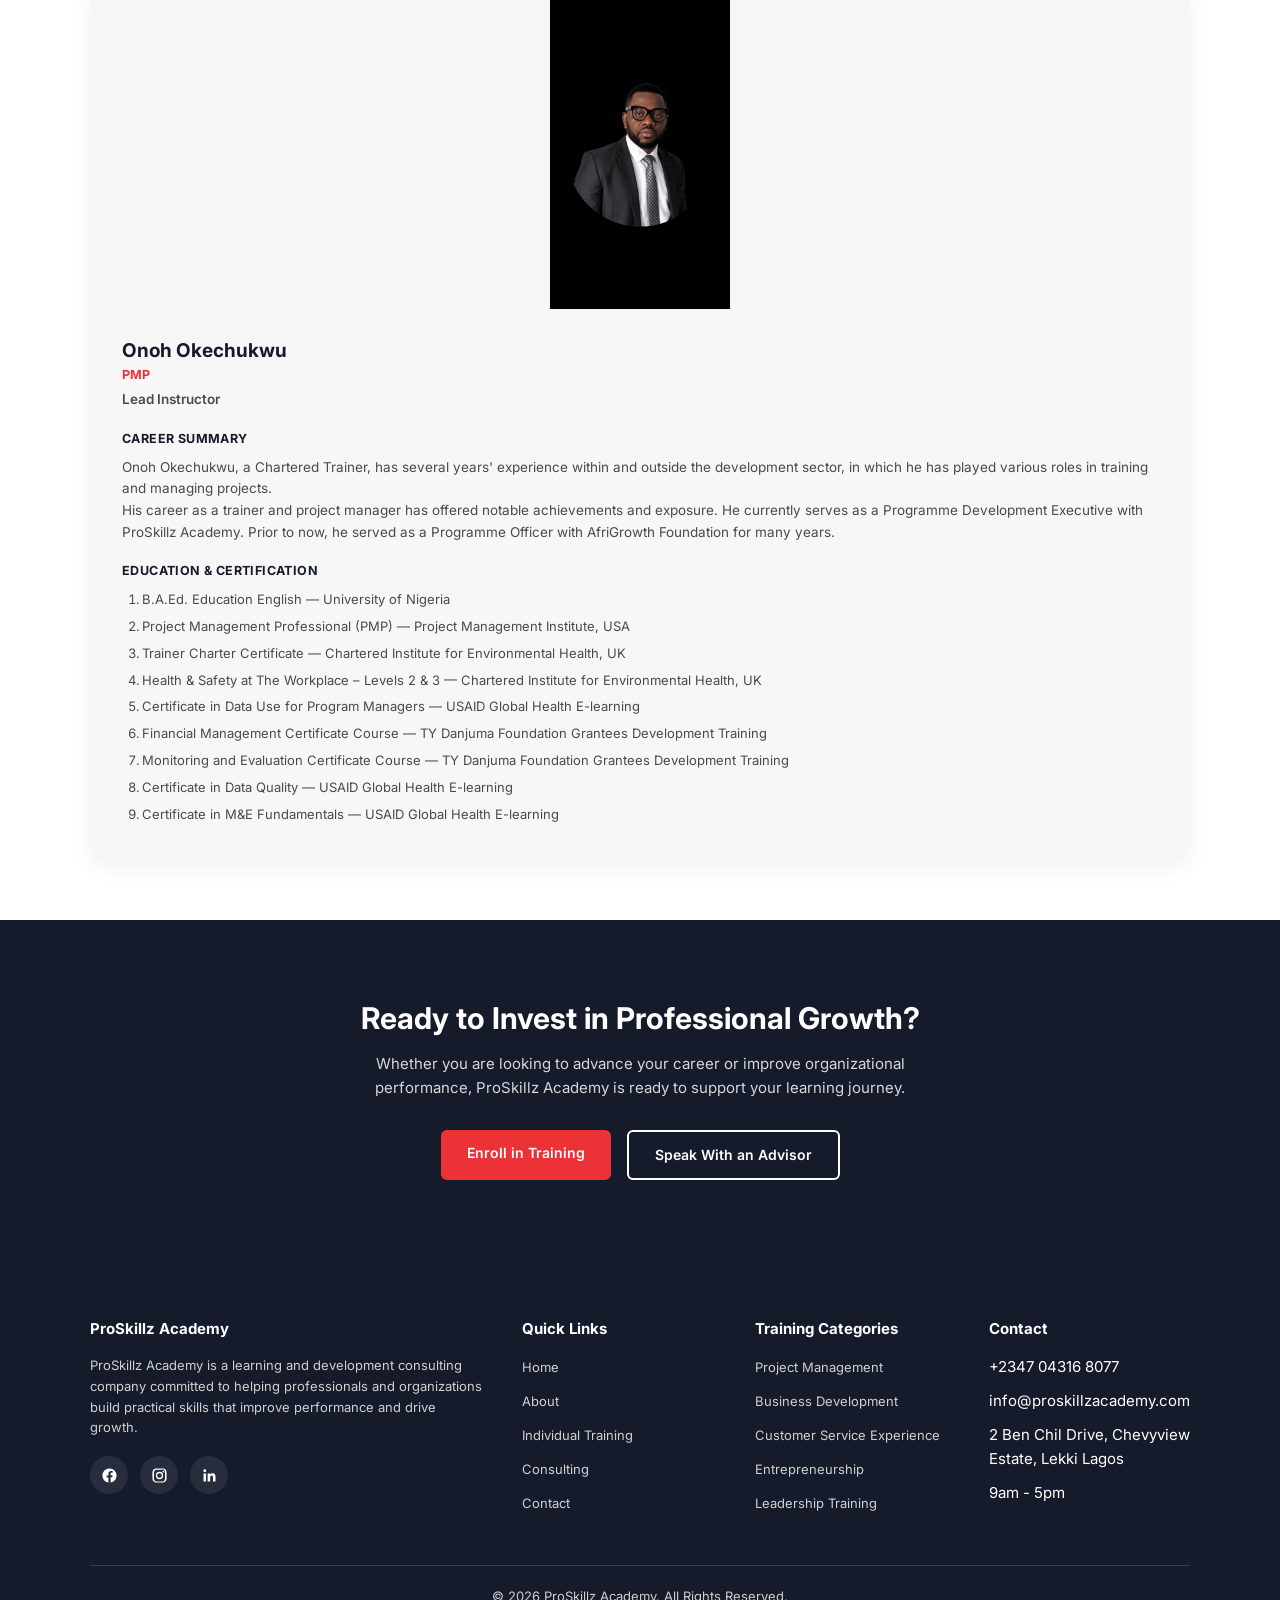
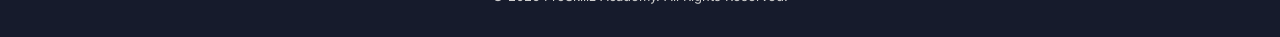
==== commit 24d6b7e0: "Change image paths for Yemi and Onoh trainers Updated image source paths for trainer photos." ====
--- a/about.html
+++ b/about.html
@@ -566,7 +566,7 @@
       <!-- Lead Instructor 1 -->
       <div class="trainer-card">
         <div class="trainer-photo">
-          <img src="assets/yemi-coker.png" alt="Yemi Coker">
+          <img src="image/yemi-coker.png" alt="Yemi Coker">
         </div>
         <div class="trainer-info">
           <h3>Yemi Coker</h3>
@@ -596,7 +596,7 @@
       <!-- Lead Instructor 2 -->
       <div class="trainer-card">
         <div class="trainer-photo">
-          <img src="assets/onoh-okechukwu.jpeg" alt="Onoh Okechukwu">
+          <img src="image/onoh-okechukwu.jpeg" alt="Onoh Okechukwu">
         </div>
         <div class="trainer-info">
           <h3>Onoh Okechukwu</h3>
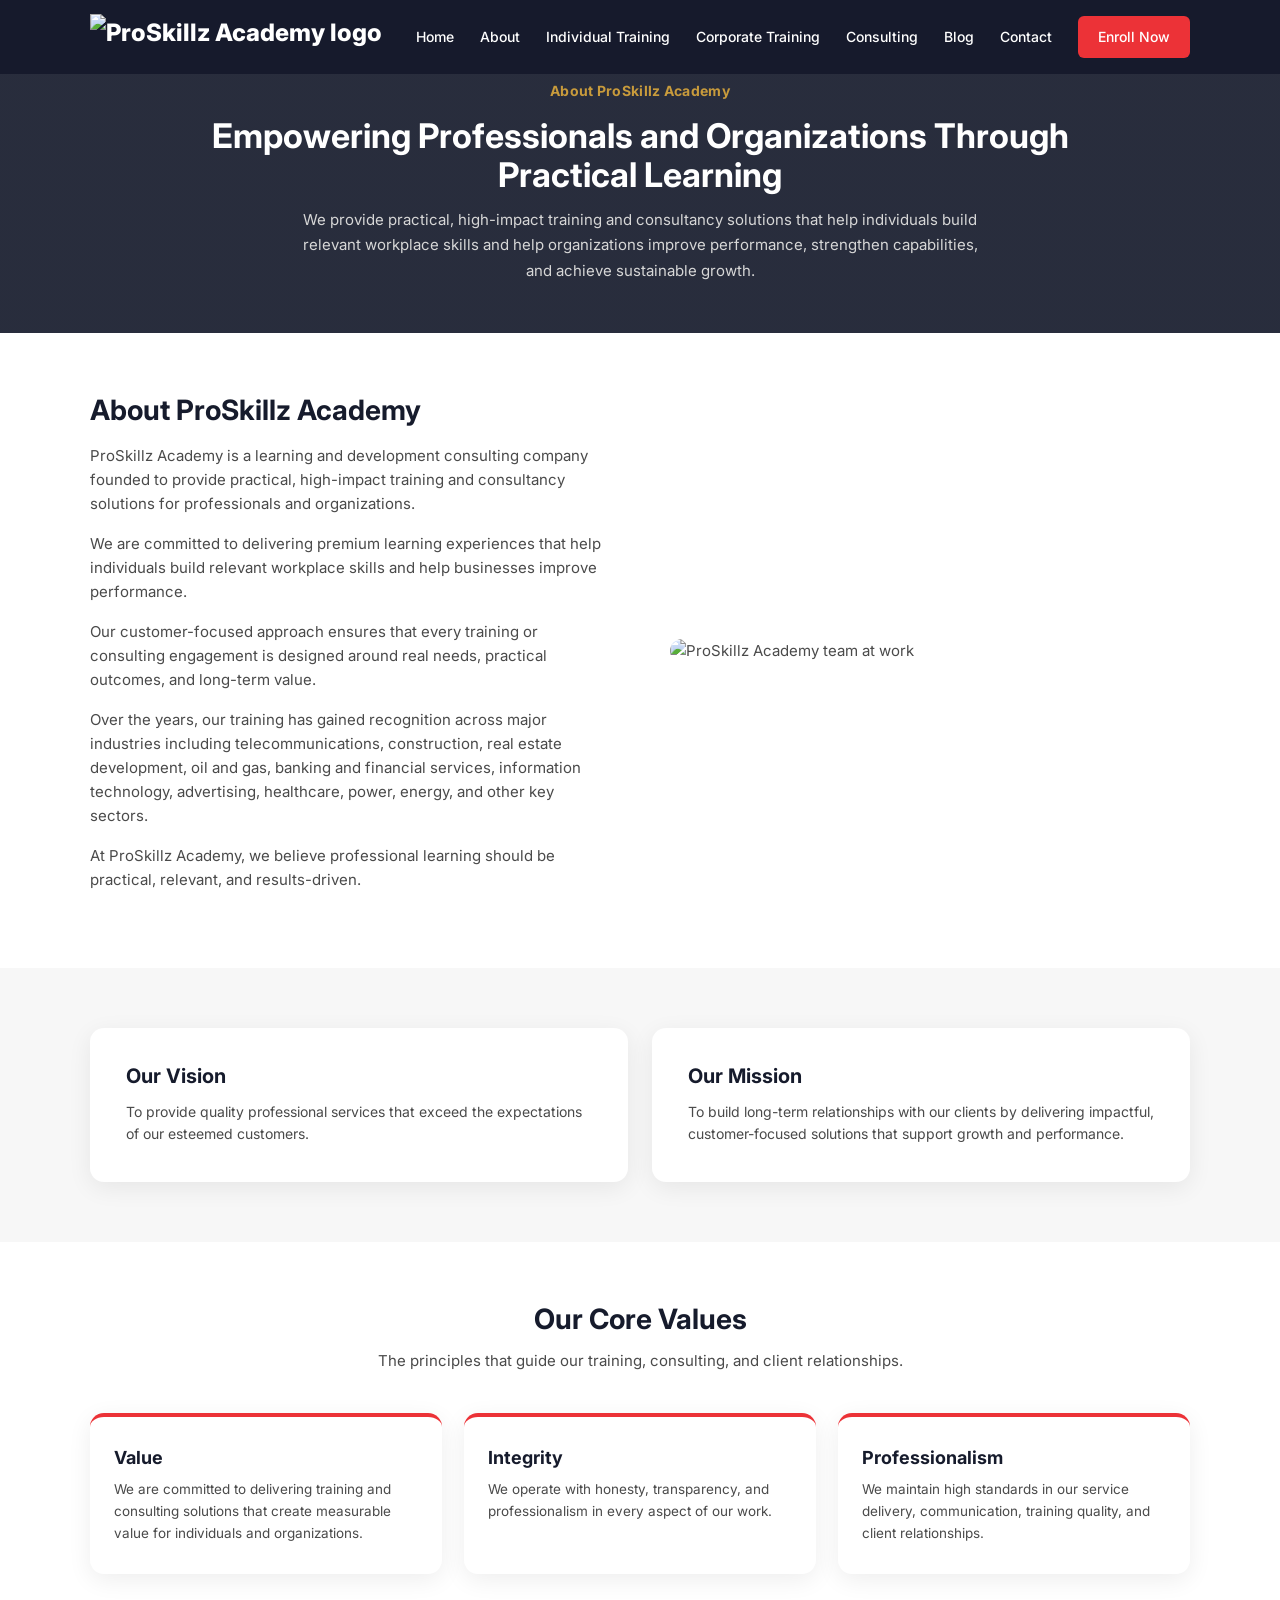
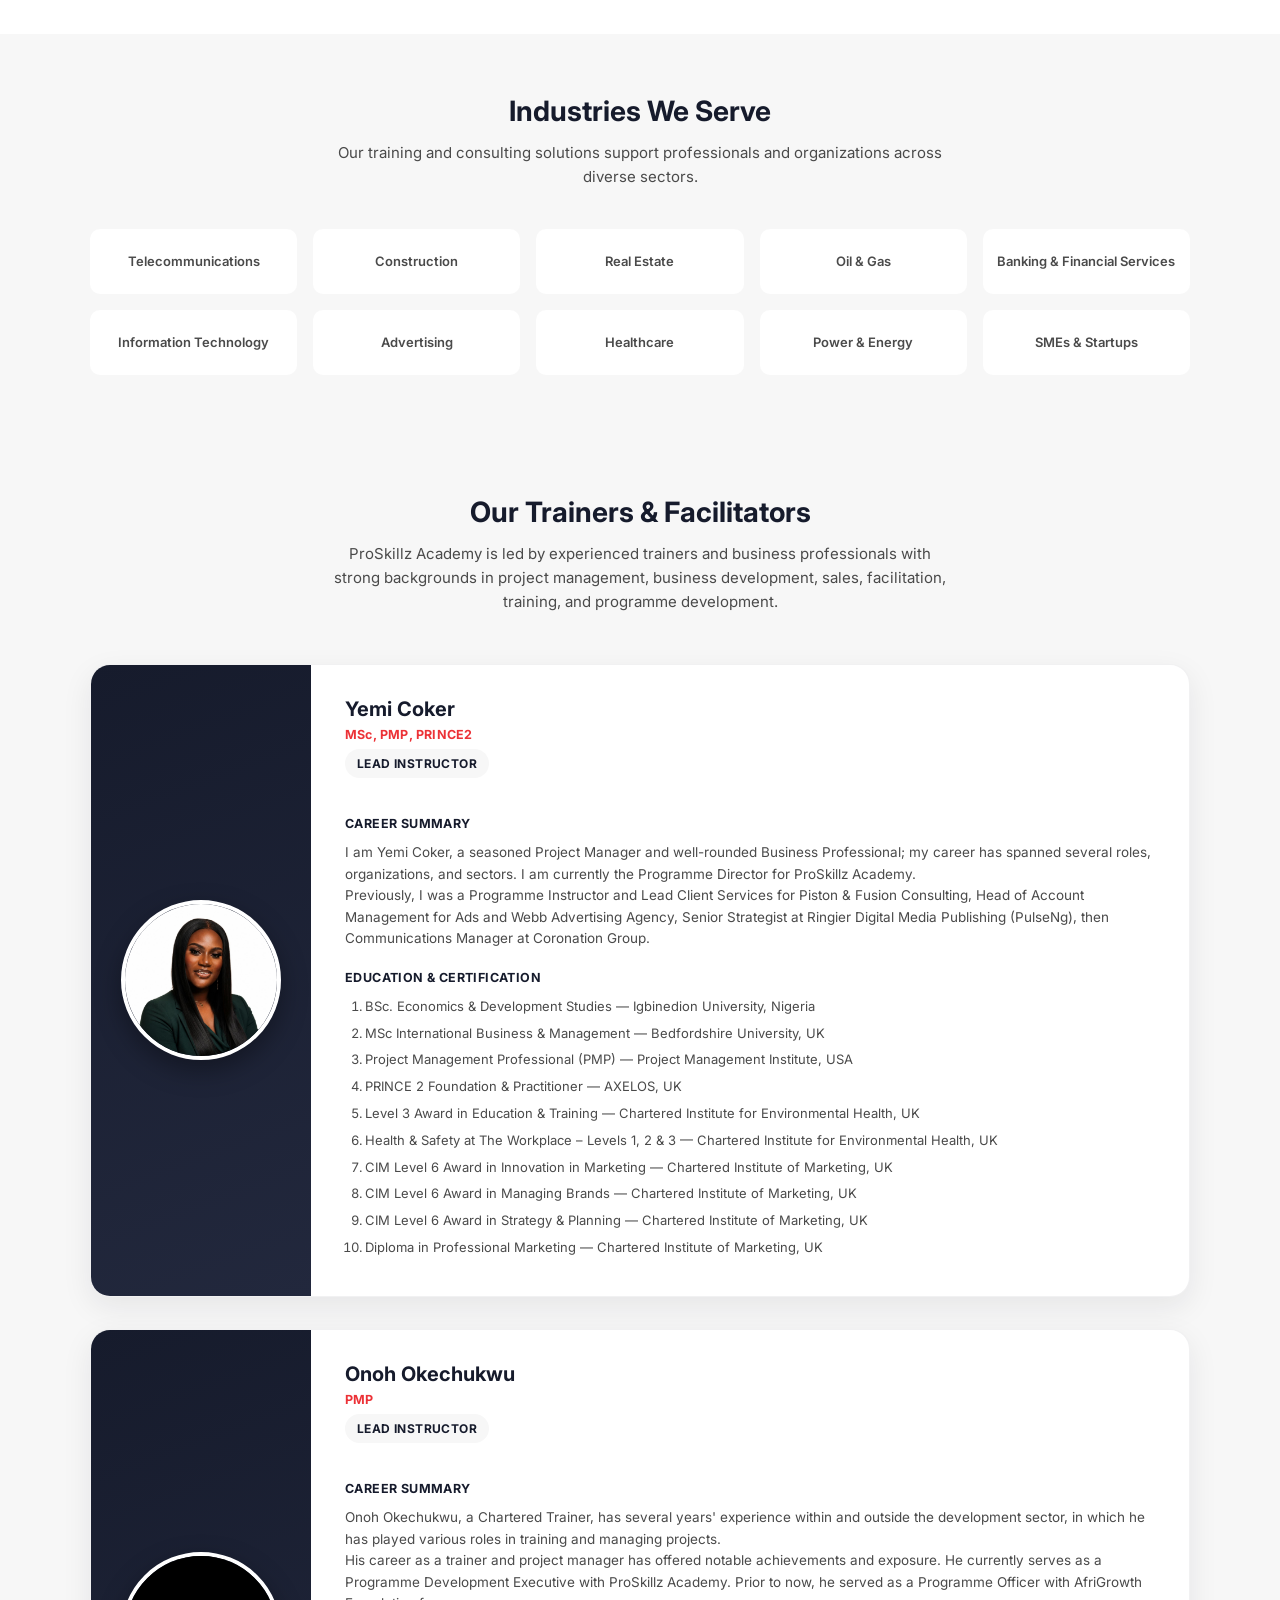
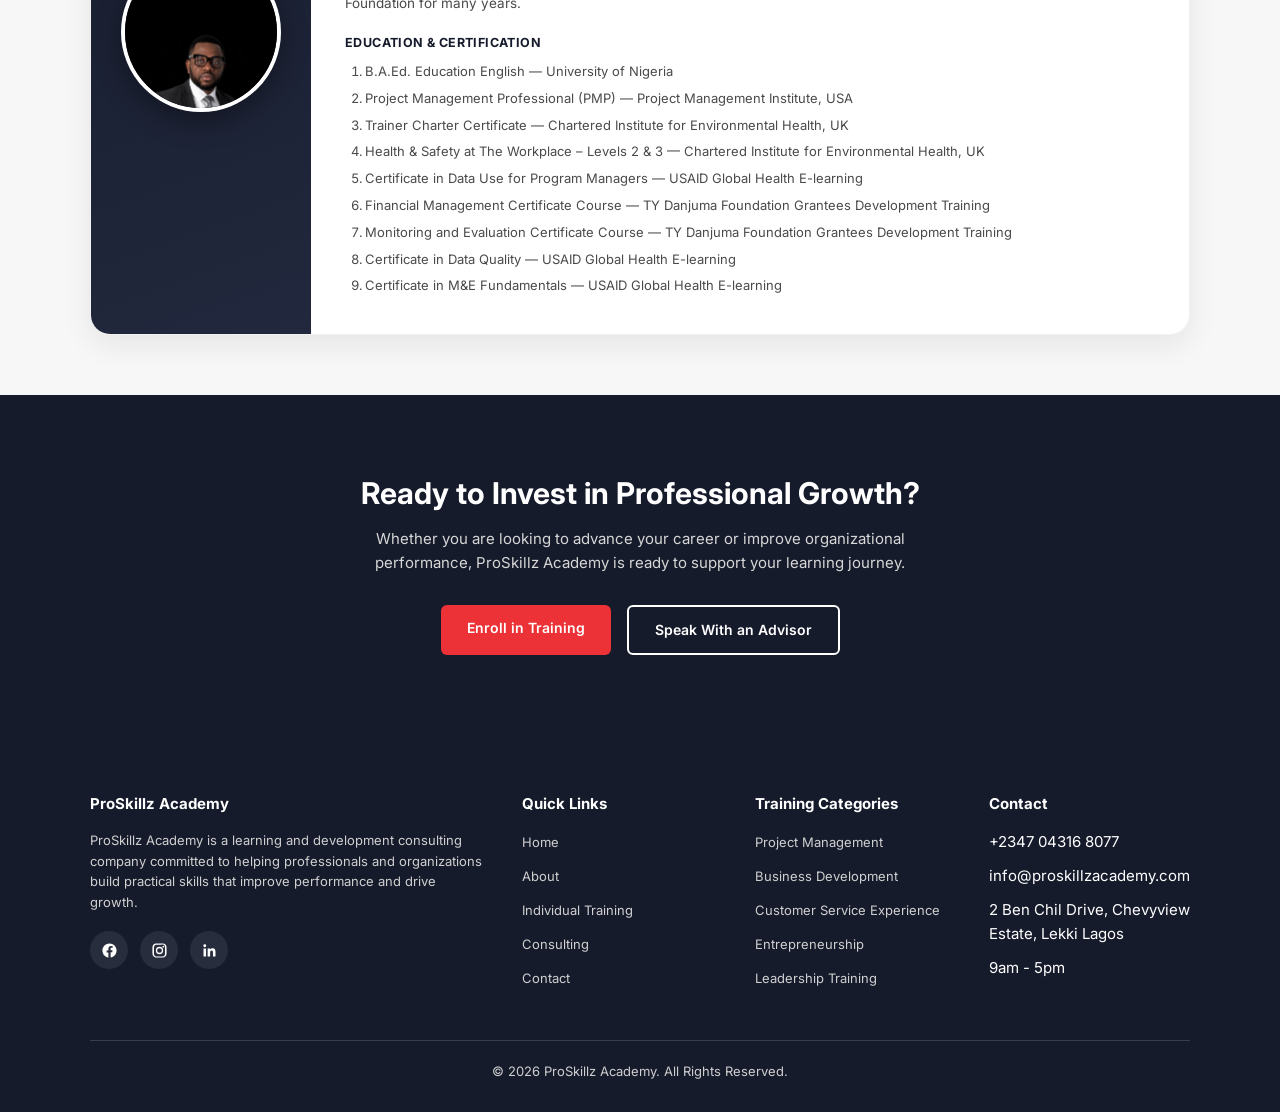
==== commit 7db5315d: "Refactor trainer card styles and layout" ====
--- a/about.html
+++ b/about.html
@@ -212,40 +212,58 @@
 /* =========================================
    TRAINERS
 ========================================= */
-.team-section{ background:#fff; }
+.team-section{ background:var(--light); }
 .trainers-grid{
   display:grid;
   grid-template-columns:1fr;
-  gap:28px;
+  gap:32px;
   margin-top:50px;
 }
 .trainer-card{
-  background:var(--light);
-  border-radius:16px;
+  background:#fff;
+  border-radius:20px;
   overflow:hidden;
-  box-shadow:0 6px 24px rgba(0,0,0,.06);
-  transition:.3s;
-}
-.trainer-card:hover{ box-shadow:0 16px 40px rgba(0,0,0,.1); }
-.trainer-photo{
-  width:100%;
-  height:320px;
-  overflow:hidden;
-  background:var(--light);
+  box-shadow:0 10px 30px rgba(22,27,44,.08);
+  border:1px solid rgba(22,27,44,.06);
+  transition:.35s;
+  display:grid;
+  grid-template-columns:220px 1fr;
+}
+.trainer-card:hover{
+  transform:translateY(-8px);
+  box-shadow:0 26px 55px rgba(22,27,44,.16);
+  border-color:rgba(236,50,55,.25);
+}
+.trainer-photo-wrap{
+  background:linear-gradient(160deg,var(--navy),#22283d);
   display:flex;
   align-items:center;
   justify-content:center;
+  padding:36px 24px;
+}
+.trainer-photo{
+  width:160px;
+  height:160px;
+  border-radius:50%;
+  overflow:hidden;
+  flex-shrink:0;
+  border:4px solid #fff;
+  box-shadow:0 10px 26px rgba(0,0,0,.35);
+  transition:.35s;
+}
+.trainer-card:hover .trainer-photo{
+  border-color:var(--gold);
+  transform:scale(1.06);
 }
 .trainer-photo img{
-  max-width:100%;
-  max-height:100%;
-  width:auto;
-  height:auto;
-  object-fit:contain;
+  width:100%;
+  height:100%;
+  object-fit:cover;
+  object-position:top center;
   display:block;
 }
-.trainer-info{ padding:30px 32px; }
-.trainer-info h3{ font-size:19px; margin-bottom:2px; }
+.trainer-info{ padding:32px 34px; }
+.trainer-info h3{ font-size:20px; margin-bottom:3px; }
 .trainer-credentials{
   display:block;
   font-size:12.5px;
@@ -254,7 +272,18 @@
   letter-spacing:.2px;
   margin-bottom:4px;
 }
-.trainer-role{ font-size:13.5px; color:var(--text); font-weight:600; margin-bottom:16px; }
+.trainer-role{
+  display:inline-block;
+  font-size:12px;
+  color:var(--navy);
+  font-weight:700;
+  text-transform:uppercase;
+  letter-spacing:.4px;
+  background:var(--light);
+  padding:5px 12px;
+  border-radius:30px;
+  margin-bottom:18px;
+}
 .trainer-label{
   font-size:12.5px;
   font-weight:700;
@@ -359,6 +388,10 @@
   .story-grid{ grid-template-columns:1fr; gap:36px; }
   .mission-grid{ grid-template-columns:1fr; }
   .values-grid{ grid-template-columns:repeat(2,1fr); }
+
+  .trainer-card{ grid-template-columns:1fr; }
+  .trainer-photo-wrap{ padding:30px 24px; }
+  .trainer-photo{ width:130px; height:130px; }
 
   /* Industries: same small-screen slider behaviour as index.html */
   .industry-grid{
@@ -565,8 +598,10 @@
 
       <!-- Lead Instructor 1 -->
       <div class="trainer-card">
-        <div class="trainer-photo">
-          <img src="image/yemi-coker.png" alt="Yemi Coker">
+        <div class="trainer-photo-wrap">
+          <div class="trainer-photo">
+            <img src="image/yemi-coker.png" alt="Yemi Coker">
+          </div>
         </div>
         <div class="trainer-info">
           <h3>Yemi Coker</h3>
@@ -595,8 +630,10 @@
 
       <!-- Lead Instructor 2 -->
       <div class="trainer-card">
-        <div class="trainer-photo">
-          <img src="image/onoh-okechukwu.jpeg" alt="Onoh Okechukwu">
+        <div class="trainer-photo-wrap">
+          <div class="trainer-photo">
+            <img src="image/onoh-okechukwu.jpeg" alt="Onoh Okechukwu">
+          </div>
         </div>
         <div class="trainer-info">
           <h3>Onoh Okechukwu</h3>
